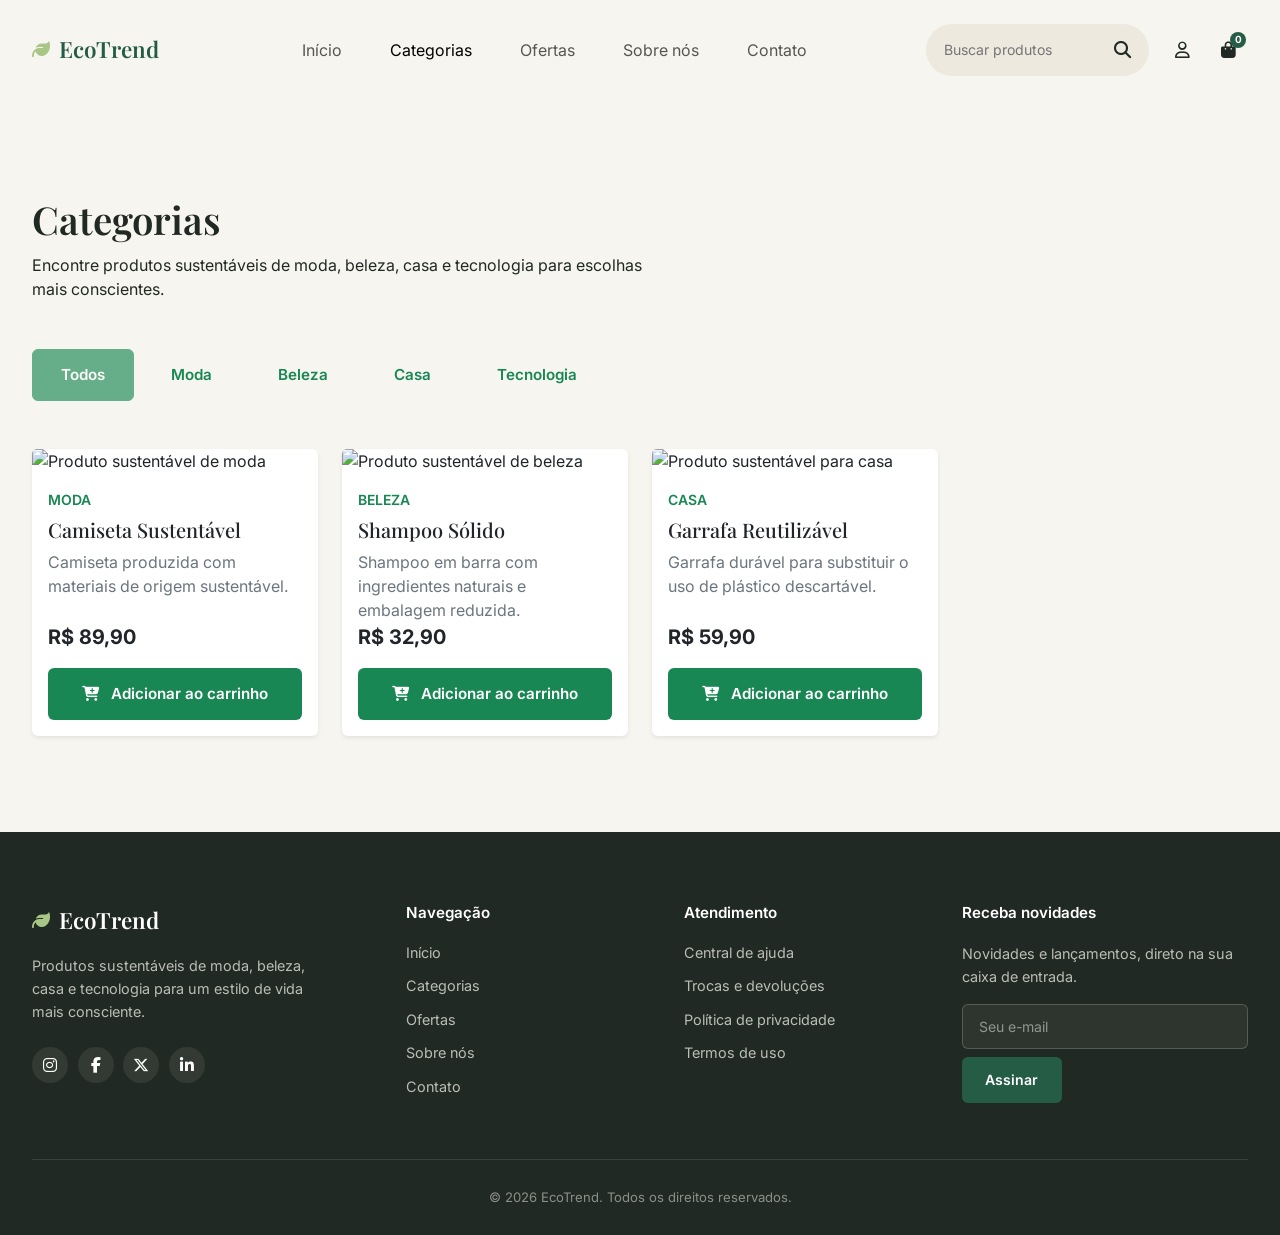
==== pages/categoria.html @ 31f95424 "Adiciona página de categorias" ====
<!DOCTYPE html>
<html lang="pt-BR">

<head>
  <meta charset="UTF-8">
  <meta name="viewport" content="width=device-width, initial-scale=1.0">

  <title>EcoTrend — Categorias</title>

  <meta name="description"
    content="Confira os produtos sustentáveis da EcoTrend.">

  <!-- Google Fonts -->
  <link rel="preconnect" href="https://fonts.googleapis.com">
  <link rel="preconnect" href="https://fonts.gstatic.com" crossorigin>

  <link
    href="https://fonts.googleapis.com/css2?family=Playfair+Display:ital,wght@0,500;0,600;0,700;1,500&family=Inter:wght@400;500;600;700&display=swap"
    rel="stylesheet">

  <!-- Font Awesome -->
  <link
    rel="stylesheet"
    href="https://cdnjs.cloudflare.com/ajax/libs/font-awesome/6.5.1/css/all.min.css"
    integrity="sha512-DTOQO9RWCH3ppGqcWaEA1BIZOC6xxalwEsw9c2QQeAIftl+Vegovlnee1c9QX4TctnWMn13TZye+giMm8e2LwA=="
    crossorigin="anonymous"
    referrerpolicy="no-referrer">

  <!-- Bootstrap -->
  <link
    href="https://cdn.jsdelivr.net/npm/bootstrap@5.3.8/dist/css/bootstrap.min.css"
    rel="stylesheet"
    integrity="sha384-sRIl4kxILFvY47J16cr9ZwB07vP4J8+LH7qKQnuqkuIAvNWLzeN8tE5YBujZqJLB"
    crossorigin="anonymous">

  <!-- CSS principal da Home -->
  <link rel="stylesheet" href="../css/style.css">
</head>

<body>

  <!-- ====================== HEADER ====================== -->

  <header id="site-header" class="site-header">

    <nav class="navbar navbar-expand-lg" aria-label="Navegação principal">

      <div class="container header-inner">

        <!-- Logo -->
        <a class="brand" href="../index.html">
          <i class="fa-solid fa-leaf brand-icon" aria-hidden="true"></i>
          <span class="brand-name">EcoTrend</span>
        </a>

        <!-- Menu mobile -->
        <button
          class="navbar-toggler"
          type="button"
          data-bs-toggle="collapse"
          data-bs-target="#mainNav"
          aria-controls="mainNav"
          aria-expanded="false"
          aria-label="Abrir menu">

          <span class="navbar-toggler-icon"></span>

        </button>

        <!-- Navegação -->
        <div class="collapse navbar-collapse" id="mainNav">

          <ul class="navbar-nav main-nav mx-lg-auto">

            <li class="nav-item">
              <a class="nav-link" href="../index.html">
                Início
              </a>
            </li>

            <li class="nav-item">
              <a class="nav-link active" aria-current="page" href="categorias.html">
                Categorias
              </a>
            </li>

            <li class="nav-item">
              <a class="nav-link" href="../index.html#destaques">
                Ofertas
              </a>
            </li>

            <li class="nav-item">
              <a class="nav-link" href="../index.html#por-que">
                Sobre nós
              </a>
            </li>

            <li class="nav-item">
              <a class="nav-link" href="../index.html#rodape">
                Contato
              </a>
            </li>

          </ul>


          <!-- Ações do Header -->
          <div class="header-actions">

            <!-- Pesquisa -->
            <form
              class="search-form d-none d-lg-flex"
              role="search"
              aria-label="Buscar produtos">

              <label
                for="search-input"
                class="visually-hidden">
                Buscar
              </label>

              <input
                id="search-input"
                class="search-input"
                type="search"
                placeholder="Buscar produtos"
                aria-label="Buscar produtos">

              <button
                class="icon-btn"
                type="submit"
                aria-label="Buscar">

                <i
                  class="fa-solid fa-magnifying-glass"
                  aria-hidden="true">
                </i>

              </button>

            </form>


            <!-- Pesquisa Mobile -->
            <button
              class="icon-btn d-lg-none"
              type="button"
              aria-label="Buscar">

              <i
                class="fa-solid fa-magnifying-glass"
                aria-hidden="true">
              </i>

            </button>


            <!-- Conta -->
            <button
              class="icon-btn"
              type="button"
              aria-label="Minha conta">

              <i
                class="fa-regular fa-user"
                aria-hidden="true">
              </i>

            </button>


            <!-- Carrinho -->
            <button
              class="icon-btn cart-btn"
              type="button"
              aria-label="Carrinho, 0 itens">

              <i
                class="fa-solid fa-bag-shopping"
                aria-hidden="true">
              </i>

              <span
                class="cart-count"
                id="cart-count">
                0
              </span>

            </button>

          </div>

        </div>

      </div>

    </nav>

  </header>


  <!-- ====================== CONTEÚDO ====================== -->

  <main id="main-content">


    <!-- ====================== TÍTULO ====================== -->

    <section class="section">

      <div class="container">

        <div class="section-head">

          <h1 class="section-title">
            Categorias
          </h1>

          <p class="section-desc">
            Encontre produtos sustentáveis de moda, beleza,
            casa e tecnologia para escolhas mais conscientes.
          </p>

        </div>


        <!-- ====================== FILTRO ====================== -->

        <div class="d-flex flex-wrap gap-2 mb-5">

          <button
            type="button"
            class="btn btn-success"
            disabled>

            Todos

          </button>

          <button
            type="button"
            class="btn btn-outline-success">

            Moda

          </button>

          <button
            type="button"
            class="btn btn-outline-success">

            Beleza

          </button>

          <button
            type="button"
            class="btn btn-outline-success">

            Casa

          </button>

          <button
            type="button"
            class="btn btn-outline-success">

            Tecnologia

          </button>

        </div>


        <!-- ====================== PRODUTOS ====================== -->

        <div class="row g-4">


          <!-- PRODUTO 1 -->

          <div class="col-12 col-sm-6 col-lg-3">

            <article class="card h-100 border-0 shadow-sm">

              <img
                src="midia/imgs/camisa.png"
                class="card-img-top"
                alt="Produto sustentável de moda">

              <div class="card-body d-flex flex-column">

                <small class="text-success fw-semibold mb-2">
                  MODA
                </small>

                <h2 class="h5">
                  Camiseta Sustentável
                </h2>

                <p class="text-secondary">
                  Camiseta produzida com materiais
                  de origem sustentável.
                </p>

                <div class="mt-auto">

                  <p class="fs-5 fw-bold mb-3">
                    R$ 89,90
                  </p>

                  <button
                    type="button"
                    class="btn btn-success w-100">

                    <i class="fa-solid fa-cart-plus me-2"></i>

                    Adicionar ao carrinho

                  </button>

                </div>

              </div>

            </article>

          </div>


          <!-- PRODUTO 2 -->

          <div class="col-12 col-sm-6 col-lg-3">

            <article class="card h-100 border-0 shadow-sm">

              <img
                src="midia/imgs/shampoo.png"
                class="card-img-top"
                alt="Produto sustentável de beleza">

              <div class="card-body d-flex flex-column">

                <small class="text-success fw-semibold mb-2">
                  BELEZA
                </small>

                <h2 class="h5">
                  Shampoo Sólido
                </h2>

                <p class="text-secondary">
                  Shampoo em barra com ingredientes
                  naturais e embalagem reduzida.
                </p>

                <div class="mt-auto">

                  <p class="fs-5 fw-bold mb-3">
                    R$ 32,90
                  </p>

                  <button
                    type="button"
                    class="btn btn-success w-100">

                    <i class="fa-solid fa-cart-plus me-2"></i>

                    Adicionar ao carrinho

                  </button>

                </div>

              </div>

            </article>

          </div>


          <!-- PRODUTO 3 -->

          <div class="col-12 col-sm-6 col-lg-3">

            <article class="card h-100 border-0 shadow-sm">

              <img
                src="midia/imgs/garrafa.png"
                class="card-img-top"
                alt="Produto sustentável para casa">

              <div class="card-body d-flex flex-column">

                <small class="text-success fw-semibold mb-2">
                  CASA
                </small>

                <h2 class="h5">
                  Garrafa Reutilizável
                </h2>

                <p class="text-secondary">
                  Garrafa durável para substituir
                  o uso de plástico descartável.
                </p>

                <div class="mt-auto">

                  <p class="fs-5 fw-bold mb-3">
                    R$ 59,90
                  </p>

                  <button
                    type="button"
                    class="btn btn-success w-100">

                    <i class="fa-solid fa-cart-plus me-2"></i>

                    Adicionar ao carrinho

                  </button>

                </div>

              </div>

            </article>

          </div>


    </section>

  </main>


  <!-- ====================== FOOTER ====================== -->

  <footer id="rodape" class="site-footer">

    <div class="container">

      <div class="footer-grid">


        <!-- Marca -->

        <div class="footer-col footer-brand">

          <a
            class="brand brand-footer"
            href="../index.html">

            <i
              class="fa-solid fa-leaf brand-icon"
              aria-hidden="true">
            </i>

            <span class="brand-name">
              EcoTrend
            </span>

          </a>

          <p class="footer-desc">
            Produtos sustentáveis de moda, beleza,
            casa e tecnologia para um estilo de vida
            mais consciente.
          </p>


          <div class="social-links">

            <a
              href="#"
              class="social-link"
              aria-label="Instagram">

              <i
                class="fa-brands fa-instagram"
                aria-hidden="true">
              </i>

            </a>

            <a
              href="#"
              class="social-link"
              aria-label="Facebook">

              <i
                class="fa-brands fa-facebook-f"
                aria-hidden="true">
              </i>

            </a>

            <a
              href="#"
              class="social-link"
              aria-label="X">

              <i
                class="fa-brands fa-x-twitter"
                aria-hidden="true">
              </i>

            </a>

            <a
              href="#"
              class="social-link"
              aria-label="LinkedIn">

              <i
                class="fa-brands fa-linkedin-in"
                aria-hidden="true">
              </i>

            </a>

          </div>

        </div>


        <!-- Navegação -->

        <nav
          class="footer-col"
          aria-label="Navegação">

          <h3 class="footer-heading">
            Navegação
          </h3>

          <ul class="footer-list">

            <li>
              <a href="../index.html">
                Início
              </a>
            </li>

            <li>
              <a href="categorias.html">
                Categorias
              </a>
            </li>

            <li>
              <a href="../index.html#destaques">
                Ofertas
              </a>
            </li>

            <li>
              <a href="../index.html#por-que">
                Sobre nós
              </a>
            </li>

            <li>
              <a href="../index.html#rodape">
                Contato
              </a>
            </li>

          </ul>

        </nav>


        <!-- Atendimento -->

        <nav
          class="footer-col"
          aria-label="Atendimento">

          <h3 class="footer-heading">
            Atendimento
          </h3>

          <ul class="footer-list">

            <li>
              <a href="#">
                Central de ajuda
              </a>
            </li>

            <li>
              <a href="#">
                Trocas e devoluções
              </a>
            </li>

            <li>
              <a href="#">
                Política de privacidade
              </a>
            </li>

            <li>
              <a href="#">
                Termos de uso
              </a>
            </li>

          </ul>

        </nav>


        <!-- Newsletter -->

        <div class="footer-col footer-newsletter">

          <h3 class="footer-heading">
            Receba novidades
          </h3>

          <p class="footer-desc">
            Novidades e lançamentos, direto na
            sua caixa de entrada.
          </p>

          <form class="newsletter-form">

            <label
              for="newsletter-email"
              class="visually-hidden">

              Seu e-mail

            </label>

            <input
              id="newsletter-email"
              type="email"
              class="newsletter-input"
              placeholder="Seu e-mail"
              required>

            <button
              type="submit"
              class="btn btn-cta newsletter-btn">

              Assinar

            </button>

          </form>

        </div>

      </div>


      <div class="footer-bottom">

        <p>
          &copy; 2026 EcoTrend.
          Todos os direitos reservados.
        </p>

      </div>

    </div>

  </footer>


  <!-- Bootstrap -->
  <script
    src="https://cdn.jsdelivr.net/npm/bootstrap@5.3.8/dist/js/bootstrap.bundle.min.js"
    integrity="sha384-FKyoEForCGlyvwx9Hj09JcYn3nv7wiPVlz7YYwJrWVcXK/BmnVDxM+D2scQbITxI"
    crossorigin="anonymous">
  </script>

</body>

</html>
---- css/style.css ----
:root {
  --forest: #245C45;
  --forest-dark: #1A4634;
  --natural: #4F8068;
  --lime: #A8C686;
  --cream: #F7F5EF;
  --sand: #EDE9DE;
  --graphite: #202923;
  --gray-green: #66736B;
  --white: #FFFFFF;


  --font-display: "Playfair Display", Georgia, serif;
  --font-body: "Inter", -apple-system, BlinkMacSystemFont, sans-serif;


  --radius-sm: 6px;
  --radius-md: 10px;
  --radius-lg: 16px;
  --shadow-sm: 0 1px 3px rgba(32, 41, 35, 0.06);
  --shadow-md: 0 8px 24px rgba(32, 41, 35, 0.08);
  --transition: 220ms cubic-bezier(0.4, 0, 0.2, 1);
  --header-h: 84px;
}

/* RESET / BASE */
* { box-sizing: border-box; }

html {
  scroll-behavior: smooth;
  scroll-padding-top: var(--header-h);
}

@media (prefers-reduced-motion: reduce) {
  html { scroll-behavior: auto; }
  *, *::before, *::after {
    animation-duration: 0.01ms !important;
    transition-duration: 0.01ms !important;
  }
}

body {
  font-family: var(--font-body);
  color: var(--graphite);
  background: var(--cream);
  -webkit-font-smoothing: antialiased;
  overflow-x: hidden;
}

h1, h2, h3, h4 {
  font-family: var(--font-display);
  color: var(--graphite);
  margin: 0;
  line-height: 1.15;
}

p { margin: 0; }

a {
  color: inherit;
  text-decoration: none;
}

img {
  max-width: 100%;
  display: block;
}

.brand-photo {
  width: 100%;
  height: 100%;
  object-fit: cover;
  filter: sepia(18%) saturate(115%) hue-rotate(-5deg) brightness(0.97);
}

.container {
  max-width: 1240px;
}

.skip-link {
  position: absolute;
  top: -100px;
  left: 1rem;
  background: var(--forest);
  color: var(--white);
  padding: 0.75rem 1.25rem;
  border-radius: var(--radius-sm);
  z-index: 2000;
  transition: top var(--transition);
}

.skip-link:focus {
  top: 1rem;
}

:focus-visible {
  outline: 2px solid var(--forest);
  outline-offset: 3px;
}

.section {
  padding: 6rem 0;
}

@media (max-width: 991.98px) {
  .section { padding: 4rem 0; }
}

.section-head {
  max-width: 640px;
  margin: 0 0 3rem;
}

.section-title {
  font-size: clamp(1.9rem, 3vw, 2.6rem);
  font-weight: 600;
  margin-bottom: 0.75rem;
}

.section-subtitle {
  font-size: 1.05rem;
  color: var(--gray-green);
  max-width: 52ch;
}

/* BUTTONS */
.btn {
  font-family: var(--font-body);
  font-weight: 600;
  font-size: 0.95rem;
  padding: 0.85rem 1.75rem;
  border-radius: var(--radius-sm);
  border: 1px solid transparent;
  transition: background var(--transition), color var(--transition), border-color var(--transition), transform var(--transition);
}

.btn-cta {
  background: var(--forest);
  color: var(--white);
}

.btn-cta:hover,
.btn-cta:focus-visible {
  background: var(--forest-dark);
  color: var(--white);
  transform: translateY(-1px);
}

.btn-cta-lg {
  padding: 1.1rem 2.5rem;
  font-size: 1rem;
}

.btn-outline-cta {
  background: transparent;
  color: var(--forest);
  border-color: var(--forest);
}

.btn-outline-cta:hover,
.btn-outline-cta:focus-visible {
  background: var(--forest);
  color: var(--white);
}

.btn-add-cart {
  width: 100%;
  background: var(--cream);
  color: var(--forest);
  border-color: var(--sand);
  font-size: 0.88rem;
  padding: 0.7rem 1rem;
}

.btn-add-cart:hover,
.btn-add-cart:focus-visible {
  background: var(--forest);
  border-color: var(--forest);
  color: var(--white);
}

/* HEADER */
.site-header {
  position: sticky;
  top: 0;
  z-index: 1030;
  background: var(--cream);
  border-bottom: 1px solid transparent;
  transition: background var(--transition), box-shadow var(--transition), border-color var(--transition);
}

.site-header.is-scrolled {
  background: rgba(247, 245, 239, 0.92);
  backdrop-filter: blur(8px);
  box-shadow: var(--shadow-sm);
  border-bottom-color: var(--sand);
}

.header-inner {
  display: flex;
  align-items: center;
  justify-content: space-between;
  min-height: var(--header-h);
  gap: 1.5rem;
}

.brand {
  display: inline-flex;
  align-items: center;
  gap: 0.55rem;
  font-family: var(--font-display);
  font-weight: 600;
  font-size: 1.4rem;
  color: var(--forest);
}

.brand-icon {
  font-size: 1.15rem;
  color: var(--lime);
}

.navbar-collapse {
  display: flex;
  align-items: center;
  justify-content: space-between;
  flex-grow: 1;
}

.main-nav {
  display: flex;
  gap: 2rem;
}

.main-nav .nav-link:hover::after,
.main-nav .nav-link.active::after {
  transform: scaleX(1);
}

.header-actions {
  display: flex;
  align-items: center;
  gap: 0.35rem;
}

.search-form {
  align-items: center;
  background: var(--sand);
  border-radius: 999px;
  padding: 0.35rem 0.4rem 0.35rem 1rem;
  margin-right: 0.5rem;
}

.search-input {
  border: none;
  background: transparent;
  font-family: var(--font-body);
  font-size: 0.88rem;
  width: 160px;
  outline: none;
}

.icon-btn {
  position: relative;
  width: 40px;
  height: 40px;
  display: inline-flex;
  align-items: center;
  justify-content: center;
  border: none;
  background: transparent;
  color: var(--graphite);
  border-radius: 999px;
  font-size: 1.05rem;
  transition: background var(--transition), color var(--transition);
}

.icon-btn:hover,
.icon-btn:focus-visible {
  background: var(--sand);
  color: var(--forest);
}

.cart-count {
  position: absolute;
  top: 2px;
  right: 2px;
  min-width: 16px;
  height: 16px;
  padding: 0 3px;
  border-radius: 999px;
  background: var(--forest);
  color: var(--white);
  font-size: 0.62rem;
  font-weight: 700;
  display: flex;
  align-items: center;
  justify-content: center;
  line-height: 1;
}

@media (max-width: 991.98px) {
  .navbar-collapse {
    flex-direction: column;
    align-items: stretch;
    gap: 1.25rem;
    padding-top: 1.25rem;
  }
  .main-nav {
    flex-direction: column;
    gap: 0.9rem;
  }
  .search-form { display: none; }
}

/* HERO / CAROUSEL */
.hero-carousel {
  height: 86vh;
  min-height: 480px;
  max-height: 820px;
}

.hero-carousel .carousel-inner,
.hero-carousel .carousel-item {
  height: 100%;
}

.hero-carousel .carousel-item img {
  height: 100%;
  object-fit: cover;
}

.hero-overlay {
  position: absolute;
  inset: 0;
  background: linear-gradient(180deg, rgba(32, 41, 35, 0.42) 0%, rgba(32, 41, 35, 0.18) 45%, rgba(32, 41, 35, 0.55) 100%);
}

.hero-caption-wrap {
  position: absolute;
  inset: 0;
  display: flex;
  align-items: center;
}

.hero-caption {
  max-width: 620px;
  color: var(--white);
}

.hero-eyebrow {
  font-family: var(--font-body);
  font-weight: 600;
  font-size: 0.85rem;
  letter-spacing: 0.04em;
  color: var(--lime);
  margin-bottom: 1rem;
}

.hero-title {
  font-size: clamp(2.4rem, 5vw, 4rem);
  font-weight: 600;
  color: var(--white);
  margin-bottom: 1.25rem;
}

.hero-text {
  font-size: 1.15rem;
  color: rgba(255, 255, 255, 0.88);
  max-width: 46ch;
  margin-bottom: 2rem;
}

.hero-carousel .carousel-control-prev,
.hero-carousel .carousel-control-next {
  width: 5%;
  opacity: 1;
}

.control-icon {
  width: 44px;
  height: 44px;
  display: inline-flex;
  align-items: center;
  justify-content: center;
  border-radius: 999px;
  background: rgba(255, 255, 255, 0.16);
  border: 1px solid rgba(255, 255, 255, 0.4);
  color: var(--white);
  font-size: 0.95rem;
  transition: background var(--transition);
}

.hero-carousel .carousel-control-prev:hover .control-icon,
.hero-carousel .carousel-control-next:hover .control-icon {
  background: rgba(255, 255, 255, 0.3);
}

.hero-carousel .carousel-indicators {
  margin-bottom: 1.75rem;
}

.hero-carousel .carousel-indicators [data-bs-target] {
  width: 8px;
  height: 8px;
  border-radius: 999px;
  background: rgba(255, 255, 255, 0.5);
  border: none;
  opacity: 1;
}

.hero-carousel .carousel-indicators .active {
  background: var(--white);
  width: 22px;
}

@media (max-width: 767.98px) {
  .hero-carousel { height: 92vh; }
  .hero-caption-wrap { align-items: flex-end; padding-bottom: 3.5rem; }
  .hero-caption { text-align: left; }
}

/* CATEGORIES — CSS GRID */
.category-grid {
  display: grid;
  grid-template-columns: repeat(4, 1fr);
  gap: 1.5rem;
}

@media (max-width: 1199.98px) and (min-width: 768px) {
  .category-grid { grid-template-columns: repeat(2, 1fr); }
}

@media (max-width: 767.98px) {
  .category-grid { grid-template-columns: repeat(auto-fit, minmax(150px, 1fr)); }
}

.category-card {
  background: var(--white);
  border-radius: var(--radius-lg);
  padding: 2.25rem 1.75rem;
  box-shadow: var(--shadow-sm);
  transition: transform var(--transition), box-shadow var(--transition);
}

.category-card:hover {
  transform: translateY(-4px);
  box-shadow: var(--shadow-md);
}

.category-icon {
  width: 52px;
  height: 52px;
  display: flex;
  align-items: center;
  justify-content: center;
  border-radius: var(--radius-md);
  background: var(--sand);
  color: var(--forest);
  font-size: 1.35rem;
  margin-bottom: 1.5rem;
}

.category-name {
  font-size: 1.2rem;
  font-weight: 600;
  margin-bottom: 0.4rem;
}

.category-desc {
  color: var(--gray-green);
  font-size: 0.92rem;
  margin-bottom: 1.25rem;
}

.category-link {
  display: inline-flex;
  align-items: center;
  gap: 0.4rem;
  font-size: 0.88rem;
  font-weight: 600;
  color: var(--forest);
}

.category-link i {
  font-size: 0.75rem;
  transition: transform var(--transition);
}

.category-link:hover i {
  transform: translateX(3px);
}

/* WHY SECTION */
.why-grid {
  display: grid;
  grid-template-columns: repeat(4, 1fr);
  gap: 1.5rem;
}

@media (max-width: 991.98px) {
  .why-grid { grid-template-columns: repeat(2, 1fr); }
}

@media (max-width: 479.98px) {
  .why-grid { grid-template-columns: 1fr; }
}

.why-card {
  text-align: left;
  padding: 0.5rem 0;
}

.why-icon {
  width: 46px;
  height: 46px;
  display: flex;
  align-items: center;
  justify-content: center;
  border-radius: 999px;
  background: var(--forest);
  color: var(--white);
  font-size: 1.1rem;
  margin-bottom: 1.25rem;
}

.why-title {
  font-family: var(--font-body);
  font-size: 1.05rem;
  font-weight: 600;
  margin-bottom: 0.5rem;
}

.why-desc {
  color: var(--gray-green);
  font-size: 0.92rem;
}

/* FOOTER — CSS GRID */
.site-footer {
  background: var(--graphite);
  color: rgba(247, 245, 239, 0.72);
  padding: 4.5rem 0 0;
}

.footer-grid {
  display: grid;
  grid-template-columns: 1.4fr 1fr 1fr 1.2fr;
  gap: 2.5rem;
  padding-bottom: 3.5rem;
  border-bottom: 1px solid rgba(247, 245, 239, 0.12);
}

@media (max-width: 991.98px) {
  .footer-grid { grid-template-columns: 1fr 1fr; row-gap: 2.5rem; }
}

@media (max-width: 575.98px) {
  .footer-grid { grid-template-columns: 1fr; }
}

.footer-col .brand-footer {
  color: var(--white);
  margin-bottom: 1rem;
}

.footer-desc {
  font-size: 0.9rem;
  line-height: 1.6;
  max-width: 32ch;
}

.social-links {
  display: flex;
  gap: 0.6rem;
  margin-top: 1.5rem;
}

.social-link {
  width: 36px;
  height: 36px;
  display: inline-flex;
  align-items: center;
  justify-content: center;
  border-radius: 999px;
  background: rgba(247, 245, 239, 0.08);
  color: var(--white);
  transition: background var(--transition), color var(--transition);
}

.social-link:hover,
.social-link:focus-visible {
  background: var(--lime);
  color: var(--forest-dark);
}

.footer-heading {
  font-family: var(--font-body);
  font-size: 0.95rem;
  font-weight: 600;
  color: var(--white);
  margin-bottom: 1.25rem;
}

.footer-list {
  list-style: none;
  padding: 0;
  margin: 0;
  display: flex;
  flex-direction: column;
  gap: 0.75rem;
  font-size: 0.9rem;
}

.footer-list a {
  transition: color var(--transition);
}

.footer-list a:hover,
.footer-list a:focus-visible {
  color: var(--white);
}

.newsletter-form {
  display: flex;
  gap: 0.5rem;
  margin-top: 1rem;
  flex-wrap: wrap;
}

.newsletter-input {
  flex: 1 1 160px;
  padding: 0.7rem 1rem;
  border-radius: var(--radius-sm);
  border: 1px solid rgba(247, 245, 239, 0.2);
  background: rgba(247, 245, 239, 0.06);
  color: var(--white);
  font-size: 0.88rem;
}

.newsletter-input::placeholder {
  color: rgba(247, 245, 239, 0.5);
}

.newsletter-btn {
  padding: 0.7rem 1.4rem;
  font-size: 0.88rem;
}

.footer-bottom {
  padding: 1.75rem 0;
  text-align: center;
  font-size: 0.82rem;
  color: rgba(247, 245, 239, 0.5);
}
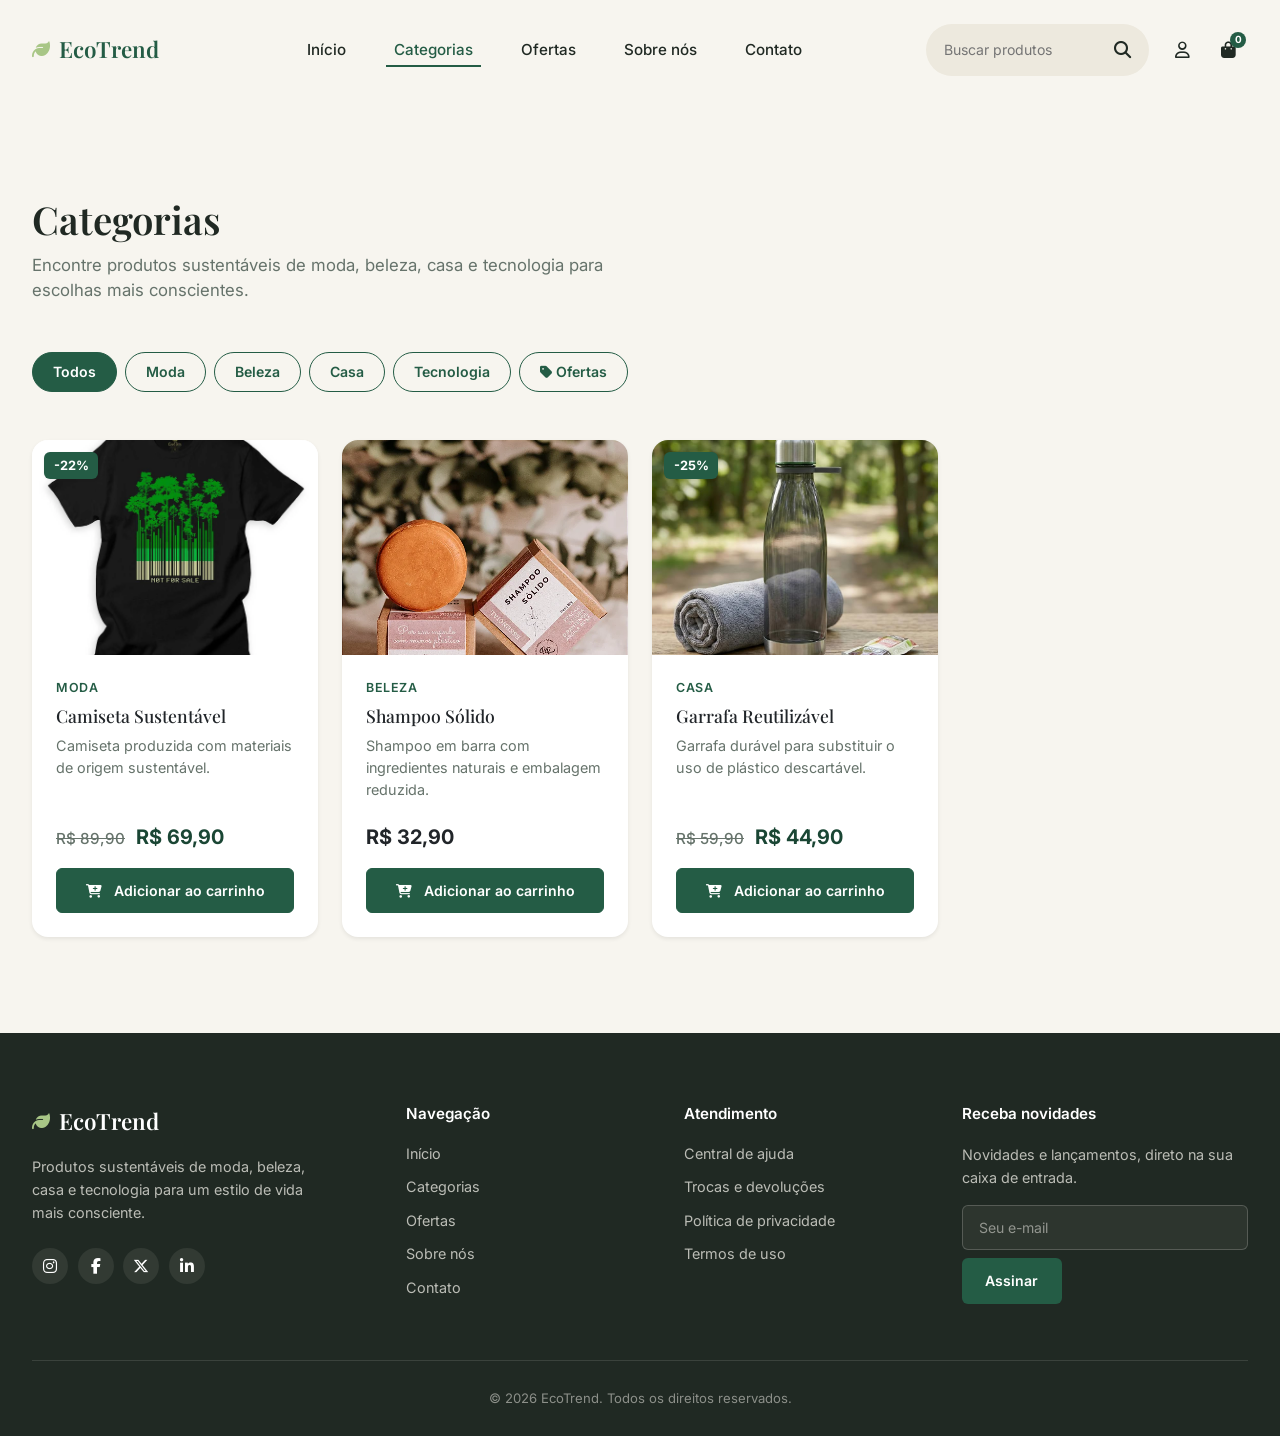
==== commit 7a982679: "Implementação e melhorias - feature Leal" ====
--- a/pages/categoria.html
+++ b/pages/categoria.html
@@ -2,685 +2,630 @@
 <html lang="pt-BR">
 
 <head>
-  <meta charset="UTF-8">
-  <meta name="viewport" content="width=device-width, initial-scale=1.0">
-
-  <title>EcoTrend — Categorias</title>
-
-  <meta name="description"
-    content="Confira os produtos sustentáveis da EcoTrend.">
-
-  <!-- Google Fonts -->
-  <link rel="preconnect" href="https://fonts.googleapis.com">
-  <link rel="preconnect" href="https://fonts.gstatic.com" crossorigin>
-
-  <link
-    href="https://fonts.googleapis.com/css2?family=Playfair+Display:ital,wght@0,500;0,600;0,700;1,500&family=Inter:wght@400;500;600;700&display=swap"
-    rel="stylesheet">
-
-  <!-- Font Awesome -->
-  <link
-    rel="stylesheet"
-    href="https://cdnjs.cloudflare.com/ajax/libs/font-awesome/6.5.1/css/all.min.css"
-    integrity="sha512-DTOQO9RWCH3ppGqcWaEA1BIZOC6xxalwEsw9c2QQeAIftl+Vegovlnee1c9QX4TctnWMn13TZye+giMm8e2LwA=="
-    crossorigin="anonymous"
-    referrerpolicy="no-referrer">
-
-  <!-- Bootstrap -->
-  <link
-    href="https://cdn.jsdelivr.net/npm/bootstrap@5.3.8/dist/css/bootstrap.min.css"
-    rel="stylesheet"
-    integrity="sha384-sRIl4kxILFvY47J16cr9ZwB07vP4J8+LH7qKQnuqkuIAvNWLzeN8tE5YBujZqJLB"
-    crossorigin="anonymous">
-
-  <!-- CSS principal da Home -->
-  <link rel="stylesheet" href="../css/style.css">
+    <meta charset="UTF-8">
+    <meta name="viewport" content="width=device-width, initial-scale=1.0">
+
+    <title>EcoTrend — Categorias</title>
+
+    <meta name="description" content="Confira os produtos sustentáveis da EcoTrend.">
+
+    <!-- Google Fonts -->
+    <link rel="preconnect" href="https://fonts.googleapis.com">
+    <link rel="preconnect" href="https://fonts.gstatic.com" crossorigin>
+
+    <link
+        href="https://fonts.googleapis.com/css2?family=Playfair+Display:ital,wght@0,500;0,600;0,700;1,500&family=Inter:wght@400;500;600;700&display=swap"
+        rel="stylesheet">
+
+    <!-- Font Awesome -->
+    <link rel="stylesheet" href="https://cdnjs.cloudflare.com/ajax/libs/font-awesome/6.5.1/css/all.min.css"
+        integrity="sha512-DTOQO9RWCH3ppGqcWaEA1BIZOC6xxalwEsw9c2QQeAIftl+Vegovlnee1c9QX4TctnWMn13TZye+giMm8e2LwA=="
+        crossorigin="anonymous" referrerpolicy="no-referrer">
+
+    <!-- Bootstrap -->
+    <link href="https://cdn.jsdelivr.net/npm/bootstrap@5.3.8/dist/css/bootstrap.min.css" rel="stylesheet"
+        integrity="sha384-sRIl4kxILFvY47J16cr9ZwB07vP4J8+LH7qKQnuqkuIAvNWLzeN8tE5YBujZqJLB" crossorigin="anonymous">
+
+    <!-- CSS principal da Home -->
+    <link rel="stylesheet" href="../css/style.css">
 </head>
 
 <body>
 
-  <!-- ====================== HEADER ====================== -->
-
-  <header id="site-header" class="site-header">
-
-    <nav class="navbar navbar-expand-lg" aria-label="Navegação principal">
-
-      <div class="container header-inner">
-
-        <!-- Logo -->
-        <a class="brand" href="../index.html">
-          <i class="fa-solid fa-leaf brand-icon" aria-hidden="true"></i>
-          <span class="brand-name">EcoTrend</span>
-        </a>
-
-        <!-- Menu mobile -->
-        <button
-          class="navbar-toggler"
-          type="button"
-          data-bs-toggle="collapse"
-          data-bs-target="#mainNav"
-          aria-controls="mainNav"
-          aria-expanded="false"
-          aria-label="Abrir menu">
-
-          <span class="navbar-toggler-icon"></span>
-
-        </button>
-
-        <!-- Navegação -->
-        <div class="collapse navbar-collapse" id="mainNav">
-
-          <ul class="navbar-nav main-nav mx-lg-auto">
-
-            <li class="nav-item">
-              <a class="nav-link" href="../index.html">
-                Início
-              </a>
-            </li>
-
-            <li class="nav-item">
-              <a class="nav-link active" aria-current="page" href="categorias.html">
-                Categorias
-              </a>
-            </li>
-
-            <li class="nav-item">
-              <a class="nav-link" href="../index.html#destaques">
-                Ofertas
-              </a>
-            </li>
-
-            <li class="nav-item">
-              <a class="nav-link" href="../index.html#por-que">
-                Sobre nós
-              </a>
-            </li>
-
-            <li class="nav-item">
-              <a class="nav-link" href="../index.html#rodape">
-                Contato
-              </a>
-            </li>
-
-          </ul>
-
-
-          <!-- Ações do Header -->
-          <div class="header-actions">
-
-            <!-- Pesquisa -->
-            <form
-              class="search-form d-none d-lg-flex"
-              role="search"
-              aria-label="Buscar produtos">
-
-              <label
-                for="search-input"
-                class="visually-hidden">
-                Buscar
-              </label>
-
-              <input
-                id="search-input"
-                class="search-input"
-                type="search"
-                placeholder="Buscar produtos"
-                aria-label="Buscar produtos">
-
-              <button
-                class="icon-btn"
-                type="submit"
-                aria-label="Buscar">
-
-                <i
-                  class="fa-solid fa-magnifying-glass"
-                  aria-hidden="true">
-                </i>
-
-              </button>
-
-            </form>
-
-
-            <!-- Pesquisa Mobile -->
-            <button
-              class="icon-btn d-lg-none"
-              type="button"
-              aria-label="Buscar">
-
-              <i
-                class="fa-solid fa-magnifying-glass"
-                aria-hidden="true">
-              </i>
-
-            </button>
-
-
-            <!-- Conta -->
-            <button
-              class="icon-btn"
-              type="button"
-              aria-label="Minha conta">
-
-              <i
-                class="fa-regular fa-user"
-                aria-hidden="true">
-              </i>
-
-            </button>
-
-
-            <!-- Carrinho -->
-            <button
-              class="icon-btn cart-btn"
-              type="button"
-              aria-label="Carrinho, 0 itens">
-
-              <i
-                class="fa-solid fa-bag-shopping"
-                aria-hidden="true">
-              </i>
-
-              <span
-                class="cart-count"
-                id="cart-count">
-                0
-              </span>
-
-            </button>
-
-          </div>
+    <a class="skip-link" href="#main-content">Pular para o conteúdo</a>
+
+    <!-- ====================== HEADER ====================== -->
+
+    <header id="site-header" class="site-header">
+
+        <nav class="navbar navbar-expand-lg" aria-label="Navegação principal">
+
+            <div class="container header-inner">
+
+                <!-- Logo -->
+                <a class="brand" href="../index.html">
+                    <i class="fa-solid fa-leaf brand-icon" aria-hidden="true"></i>
+                    <span class="brand-name">EcoTrend</span>
+                </a>
+
+                <!-- Menu mobile -->
+                <button class="navbar-toggler" type="button" data-bs-toggle="collapse" data-bs-target="#mainNav"
+                    aria-controls="mainNav" aria-expanded="false" aria-label="Abrir menu">
+
+                    <span class="navbar-toggler-icon"></span>
+
+                </button>
+
+                <!-- Navegação -->
+                <div class="collapse navbar-collapse" id="mainNav">
+
+                    <ul class="navbar-nav main-nav mx-lg-auto">
+
+                        <li class="nav-item">
+                            <a class="nav-link" href="../index.html">
+                                Início
+                            </a>
+                        </li>
+
+                        <li class="nav-item">
+                            <a class="nav-link active" aria-current="page" href="categoria.html">
+                                Categorias
+                            </a>
+                        </li>
+
+                        <li class="nav-item">
+                            <a class="nav-link" href="categoria.html?categoria=ofertas">
+                                Ofertas
+                            </a>
+                        </li>
+
+                        <li class="nav-item">
+                            <a class="nav-link" href="../index.html#por-que">
+                                Sobre nós
+                            </a>
+                        </li>
+
+                        <li class="nav-item">
+                            <a class="nav-link" href="contatos.html">
+                                Contato
+                            </a>
+                        </li>
+
+                    </ul>
+
+
+                    <!-- Ações do Header -->
+                    <div class="header-actions">
+
+                        <!-- Pesquisa -->
+                        <form id="header-search-form" class="search-form d-none d-lg-flex" role="search"
+                            aria-label="Buscar produtos">
+
+                            <label for="search-input" class="visually-hidden">
+                                Buscar
+                            </label>
+
+                            <input id="search-input" class="search-input" type="search" placeholder="Buscar produtos"
+                                aria-label="Buscar produtos">
+
+                            <button class="icon-btn" type="submit" aria-label="Buscar">
+
+                                <i class="fa-solid fa-magnifying-glass" aria-hidden="true">
+                                </i>
+
+                            </button>
+
+                        </form>
+
+
+                        <!-- Pesquisa Mobile -->
+                        <button id="mobile-search-toggle" class="icon-btn d-lg-none" type="button"
+                            aria-label="Buscar" aria-expanded="false" aria-controls="header-search-form">
+
+                            <i class="fa-solid fa-magnifying-glass" aria-hidden="true">
+                            </i>
+
+                        </button>
+
+
+                        <!-- Conta -->
+                        <button class="icon-btn" type="button" aria-label="Minha conta">
+
+                            <i class="fa-regular fa-user" aria-hidden="true">
+                            </i>
+
+                        </button>
+
+
+                        <!-- Carrinho -->
+                        <button class="icon-btn cart-btn" type="button" aria-label="Carrinho, 0 itens"
+                            data-bs-toggle="offcanvas" data-bs-target="#carrinho-offcanvas" aria-controls="carrinho-offcanvas">
+
+                            <i class="fa-solid fa-bag-shopping" aria-hidden="true">
+                            </i>
+
+                            <span class="cart-count" id="cart-count">
+                                0
+                            </span>
+
+                        </button>
+
+                    </div>
+
+                </div>
+
+            </div>
+
+        </nav>
+
+    </header>
+
+
+    <!-- ====================== CONTEÚDO ====================== -->
+
+    <main id="main-content">
+
+
+        <!-- ====================== TÍTULO ====================== -->
+
+        <section class="section">
+
+            <div class="container">
+
+                <div class="section-head">
+
+                    <h1 class="section-title">
+                        Categorias
+                    </h1>
+
+                    <p class="section-subtitle">
+                        Encontre produtos sustentáveis de moda, beleza,
+                        casa e tecnologia para escolhas mais conscientes.
+                    </p>
+
+                </div>
+
+
+                <!-- ====================== FILTRO ====================== -->
+
+                <div class="d-flex flex-wrap gap-2 mb-5" id="filtro-categorias" role="group"
+                    aria-label="Filtrar produtos por categoria">
+
+                    <button type="button" class="btn btn-success" data-filter="todos" aria-pressed="true">
+
+                        Todos
+
+                    </button>
+
+                    <button type="button" class="btn btn-outline-success" data-filter="moda" aria-pressed="false">
+
+                        Moda
+
+                    </button>
+
+                    <button type="button" class="btn btn-outline-success" data-filter="beleza" aria-pressed="false">
+
+                        Beleza
+
+                    </button>
+
+                    <button type="button" class="btn btn-outline-success" data-filter="casa" aria-pressed="false">
+
+                        Casa
+
+                    </button>
+
+                    <button type="button" class="btn btn-outline-success" data-filter="tecnologia"
+                        aria-pressed="false">
+
+                        Tecnologia
+
+                    </button>
+
+                    <button type="button" class="btn btn-outline-success" data-filter="ofertas" aria-pressed="false">
+
+                        <i class="fa-solid fa-tag me-1" aria-hidden="true"></i>Ofertas
+
+                    </button>
+
+                </div>
+
+
+                <!-- ====================== PRODUTOS ====================== -->
+
+                <p id="filtro-vazio" class="text-secondary d-none">
+                    Nenhum produto encontrado para este filtro.
+                </p>
+
+                <div class="row g-4" id="grade-produtos">
+
+
+                    <!-- PRODUTO 1 -->
+
+                    <div class="col-12 col-sm-6 col-lg-3" data-category="moda" data-oferta="true"
+                        data-product-id="camiseta-sustentavel" data-product-name="Camiseta Sustentável"
+                        data-product-price="69.90" data-product-image="midia/imgs/camisa.png">
+
+                        <article class="card h-100 border-0 shadow-sm position-relative">
+
+                            <span class="badge-oferta">-22%</span>
+
+                            <img src="../midia/imgs/camisa.png" class="card-img-top" loading="lazy" alt="Produto sustentável de moda">
+
+                            <div class="card-body d-flex flex-column">
+
+                                <small class="text-success fw-semibold mb-2">
+                                    MODA
+                                </small>
+
+                                <h2 class="h5">
+                                    Camiseta Sustentável
+                                </h2>
+
+                                <p class="text-secondary">
+                                    Camiseta produzida com materiais
+                                    de origem sustentável.
+                                </p>
+
+                                <div class="mt-auto">
+
+                                    <p class="fs-5 fw-bold mb-3">
+                                        <s class="price-old">R$ 89,90</s>
+                                        <span class="price-new">R$ 69,90</span>
+                                    </p>
+
+                                    <button type="button" class="btn btn-success w-100 btn-add-to-cart">
+
+                                        <i class="fa-solid fa-cart-plus me-2"></i>
+
+                                        Adicionar ao carrinho
+
+                                    </button>
+
+                                </div>
+
+                            </div>
+
+                        </article>
+
+                    </div>
+
+
+                    <!-- PRODUTO 2 -->
+
+                    <div class="col-12 col-sm-6 col-lg-3" data-category="beleza" data-oferta="false"
+                        data-product-id="shampoo-solido" data-product-name="Shampoo Sólido"
+                        data-product-price="32.90" data-product-image="midia/imgs/shampoo.png">
+
+                        <article class="card h-100 border-0 shadow-sm position-relative">
+
+                            <img src="../midia/imgs/shampoo.png" class="card-img-top" loading="lazy" alt="Produto sustentável de beleza">
+
+                            <div class="card-body d-flex flex-column">
+
+                                <small class="text-success fw-semibold mb-2">
+                                    BELEZA
+                                </small>
+
+                                <h2 class="h5">
+                                    Shampoo Sólido
+                                </h2>
+
+                                <p class="text-secondary">
+                                    Shampoo em barra com ingredientes
+                                    naturais e embalagem reduzida.
+                                </p>
+
+                                <div class="mt-auto">
+
+                                    <p class="fs-5 fw-bold mb-3">
+                                        R$ 32,90
+                                    </p>
+
+                                    <button type="button" class="btn btn-success w-100 btn-add-to-cart">
+
+                                        <i class="fa-solid fa-cart-plus me-2"></i>
+
+                                        Adicionar ao carrinho
+
+                                    </button>
+
+                                </div>
+
+                            </div>
+
+                        </article>
+
+                    </div>
+
+
+                    <!-- PRODUTO 3 -->
+
+                    <div class="col-12 col-sm-6 col-lg-3" data-category="casa" data-oferta="true"
+                        data-product-id="garrafa-reutilizavel" data-product-name="Garrafa Reutilizável"
+                        data-product-price="44.90" data-product-image="midia/imgs/garrafa.png">
+
+                        <article class="card h-100 border-0 shadow-sm position-relative">
+
+                            <span class="badge-oferta">-25%</span>
+
+                            <img src="../midia/imgs/garrafa.png" class="card-img-top" loading="lazy" alt="Produto sustentável para casa">
+
+                            <div class="card-body d-flex flex-column">
+
+                                <small class="text-success fw-semibold mb-2">
+                                    CASA
+                                </small>
+
+                                <h2 class="h5">
+                                    Garrafa Reutilizável
+                                </h2>
+
+                                <p class="text-secondary">
+                                    Garrafa durável para substituir
+                                    o uso de plástico descartável.
+                                </p>
+
+                                <div class="mt-auto">
+
+                                    <p class="fs-5 fw-bold mb-3">
+                                        <s class="price-old">R$ 59,90</s>
+                                        <span class="price-new">R$ 44,90</span>
+                                    </p>
+
+                                    <button type="button" class="btn btn-success w-100 btn-add-to-cart">
+
+                                        <i class="fa-solid fa-cart-plus me-2"></i>
+
+                                        Adicionar ao carrinho
+
+                                    </button>
+
+                                </div>
+
+                            </div>
+
+                        </article>
+
+                    </div>
+
+                </div>
+
+            </div>
+
+        </section>
+
+    </main>
+
+
+    <!-- ====================== FOOTER ====================== -->
+
+    <footer id="rodape" class="site-footer">
+
+        <div class="container">
+
+            <div class="footer-grid">
+
+
+                <!-- Marca -->
+
+                <div class="footer-col footer-brand">
+
+                    <a class="brand brand-footer" href="../index.html">
+
+                        <i class="fa-solid fa-leaf brand-icon" aria-hidden="true">
+                        </i>
+
+                        <span class="brand-name">
+                            EcoTrend
+                        </span>
+
+                    </a>
+
+                    <p class="footer-desc">
+                        Produtos sustentáveis de moda, beleza,
+                        casa e tecnologia para um estilo de vida
+                        mais consciente.
+                    </p>
+
+
+                    <div class="social-links">
+
+                        <a href="#" class="social-link" aria-label="Instagram">
+
+                            <i class="fa-brands fa-instagram" aria-hidden="true">
+                            </i>
+
+                        </a>
+
+                        <a href="#" class="social-link" aria-label="Facebook">
+
+                            <i class="fa-brands fa-facebook-f" aria-hidden="true">
+                            </i>
+
+                        </a>
+
+                        <a href="#" class="social-link" aria-label="X">
+
+                            <i class="fa-brands fa-x-twitter" aria-hidden="true">
+                            </i>
+
+                        </a>
+
+                        <a href="#" class="social-link" aria-label="LinkedIn">
+
+                            <i class="fa-brands fa-linkedin-in" aria-hidden="true">
+                            </i>
+
+                        </a>
+
+                    </div>
+
+                </div>
+
+
+                <!-- Navegação -->
+
+                <nav class="footer-col" aria-label="Navegação">
+
+                    <h3 class="footer-heading">
+                        Navegação
+                    </h3>
+
+                    <ul class="footer-list">
+
+                        <li>
+                            <a href="../index.html">
+                                Início
+                            </a>
+                        </li>
+
+                        <li>
+                            <a href="categoria.html">
+                                Categorias
+                            </a>
+                        </li>
+
+                        <li>
+                            <a href="categoria.html?categoria=ofertas">
+                                Ofertas
+                            </a>
+                        </li>
+
+                        <li>
+                            <a href="../index.html#por-que">
+                                Sobre nós
+                            </a>
+                        </li>
+
+                        <li>
+                            <a href="contatos.html">
+                                Contato
+                            </a>
+                        </li>
+
+                    </ul>
+
+                </nav>
+
+
+                <!-- Atendimento -->
+
+                <nav class="footer-col" aria-label="Atendimento">
+
+                    <h3 class="footer-heading">
+                        Atendimento
+                    </h3>
+
+                    <ul class="footer-list">
+
+                        <li>
+                            <a href="#">
+                                Central de ajuda
+                            </a>
+                        </li>
+
+                        <li>
+                            <a href="#">
+                                Trocas e devoluções
+                            </a>
+                        </li>
+
+                        <li>
+                            <a href="#">
+                                Política de privacidade
+                            </a>
+                        </li>
+
+                        <li>
+                            <a href="#">
+                                Termos de uso
+                            </a>
+                        </li>
+
+                    </ul>
+
+                </nav>
+
+
+                <!-- Newsletter -->
+
+                <div class="footer-col footer-newsletter">
+
+                    <h3 class="footer-heading">
+                        Receba novidades
+                    </h3>
+
+                    <p class="footer-desc">
+                        Novidades e lançamentos, direto na
+                        sua caixa de entrada.
+                    </p>
+
+                    <form class="newsletter-form">
+
+                        <label for="newsletter-email" class="visually-hidden">
+
+                            Seu e-mail
+
+                        </label>
+
+                        <input id="newsletter-email" type="email" class="newsletter-input" placeholder="Seu e-mail"
+                            required>
+
+                        <button type="submit" class="btn btn-cta newsletter-btn">
+
+                            Assinar
+
+                        </button>
+
+                    </form>
+
+                </div>
+
+            </div>
+
+
+            <div class="footer-bottom">
+
+                <p>
+                    &copy; 2026 EcoTrend.
+                    Todos os direitos reservados.
+                </p>
+
+            </div>
 
         </div>
 
-      </div>
-
-    </nav>
-
-  </header>
-
-
-  <!-- ====================== CONTEÚDO ====================== -->
-
-  <main id="main-content">
-
-
-    <!-- ====================== TÍTULO ====================== -->
-
-    <section class="section">
-
-      <div class="container">
-
-        <div class="section-head">
-
-          <h1 class="section-title">
-            Categorias
-          </h1>
-
-          <p class="section-desc">
-            Encontre produtos sustentáveis de moda, beleza,
-            casa e tecnologia para escolhas mais conscientes.
-          </p>
-
+    </footer>
+
+
+    <!-- ====================== CARRINHO (OFFCANVAS) ====================== -->
+    <div class="offcanvas offcanvas-end cart-offcanvas" tabindex="-1" id="carrinho-offcanvas"
+        aria-labelledby="carrinho-offcanvas-label">
+        <div class="offcanvas-header">
+            <h2 class="offcanvas-title" id="carrinho-offcanvas-label">Meu carrinho</h2>
+            <button type="button" class="btn-close" data-bs-dismiss="offcanvas" aria-label="Fechar carrinho"></button>
         </div>
-
-
-        <!-- ====================== FILTRO ====================== -->
-
-        <div class="d-flex flex-wrap gap-2 mb-5">
-
-          <button
-            type="button"
-            class="btn btn-success"
-            disabled>
-
-            Todos
-
-          </button>
-
-          <button
-            type="button"
-            class="btn btn-outline-success">
-
-            Moda
-
-          </button>
-
-          <button
-            type="button"
-            class="btn btn-outline-success">
-
-            Beleza
-
-          </button>
-
-          <button
-            type="button"
-            class="btn btn-outline-success">
-
-            Casa
-
-          </button>
-
-          <button
-            type="button"
-            class="btn btn-outline-success">
-
-            Tecnologia
-
-          </button>
-
+        <div class="offcanvas-body d-flex flex-column">
+            <div id="carrinho-lista" class="cart-list"></div>
+            <p id="carrinho-vazio" class="text-secondary text-center my-4">
+                Seu carrinho está vazio.
+            </p>
+            <div class="cart-summary mt-auto pt-3 border-top">
+                <div class="d-flex justify-content-between align-items-center fw-bold fs-5">
+                    <span>Subtotal</span>
+                    <span id="carrinho-subtotal">R$ 0,00</span>
+                </div>
+            </div>
         </div>
-
-
-        <!-- ====================== PRODUTOS ====================== -->
-
-        <div class="row g-4">
-
-
-          <!-- PRODUTO 1 -->
-
-          <div class="col-12 col-sm-6 col-lg-3">
-
-            <article class="card h-100 border-0 shadow-sm">
-
-              <img
-                src="midia/imgs/camisa.png"
-                class="card-img-top"
-                alt="Produto sustentável de moda">
-
-              <div class="card-body d-flex flex-column">
-
-                <small class="text-success fw-semibold mb-2">
-                  MODA
-                </small>
-
-                <h2 class="h5">
-                  Camiseta Sustentável
-                </h2>
-
-                <p class="text-secondary">
-                  Camiseta produzida com materiais
-                  de origem sustentável.
-                </p>
-
-                <div class="mt-auto">
-
-                  <p class="fs-5 fw-bold mb-3">
-                    R$ 89,90
-                  </p>
-
-                  <button
-                    type="button"
-                    class="btn btn-success w-100">
-
-                    <i class="fa-solid fa-cart-plus me-2"></i>
-
-                    Adicionar ao carrinho
-
-                  </button>
-
-                </div>
-
-              </div>
-
-            </article>
-
-          </div>
-
-
-          <!-- PRODUTO 2 -->
-
-          <div class="col-12 col-sm-6 col-lg-3">
-
-            <article class="card h-100 border-0 shadow-sm">
-
-              <img
-                src="midia/imgs/shampoo.png"
-                class="card-img-top"
-                alt="Produto sustentável de beleza">
-
-              <div class="card-body d-flex flex-column">
-
-                <small class="text-success fw-semibold mb-2">
-                  BELEZA
-                </small>
-
-                <h2 class="h5">
-                  Shampoo Sólido
-                </h2>
-
-                <p class="text-secondary">
-                  Shampoo em barra com ingredientes
-                  naturais e embalagem reduzida.
-                </p>
-
-                <div class="mt-auto">
-
-                  <p class="fs-5 fw-bold mb-3">
-                    R$ 32,90
-                  </p>
-
-                  <button
-                    type="button"
-                    class="btn btn-success w-100">
-
-                    <i class="fa-solid fa-cart-plus me-2"></i>
-
-                    Adicionar ao carrinho
-
-                  </button>
-
-                </div>
-
-              </div>
-
-            </article>
-
-          </div>
-
-
-          <!-- PRODUTO 3 -->
-
-          <div class="col-12 col-sm-6 col-lg-3">
-
-            <article class="card h-100 border-0 shadow-sm">
-
-              <img
-                src="midia/imgs/garrafa.png"
-                class="card-img-top"
-                alt="Produto sustentável para casa">
-
-              <div class="card-body d-flex flex-column">
-
-                <small class="text-success fw-semibold mb-2">
-                  CASA
-                </small>
-
-                <h2 class="h5">
-                  Garrafa Reutilizável
-                </h2>
-
-                <p class="text-secondary">
-                  Garrafa durável para substituir
-                  o uso de plástico descartável.
-                </p>
-
-                <div class="mt-auto">
-
-                  <p class="fs-5 fw-bold mb-3">
-                    R$ 59,90
-                  </p>
-
-                  <button
-                    type="button"
-                    class="btn btn-success w-100">
-
-                    <i class="fa-solid fa-cart-plus me-2"></i>
-
-                    Adicionar ao carrinho
-
-                  </button>
-
-                </div>
-
-              </div>
-
-            </article>
-
-          </div>
-
-
-    </section>
-
-  </main>
-
-
-  <!-- ====================== FOOTER ====================== -->
-
-  <footer id="rodape" class="site-footer">
-
-    <div class="container">
-
-      <div class="footer-grid">
-
-
-        <!-- Marca -->
-
-        <div class="footer-col footer-brand">
-
-          <a
-            class="brand brand-footer"
-            href="../index.html">
-
-            <i
-              class="fa-solid fa-leaf brand-icon"
-              aria-hidden="true">
-            </i>
-
-            <span class="brand-name">
-              EcoTrend
-            </span>
-
-          </a>
-
-          <p class="footer-desc">
-            Produtos sustentáveis de moda, beleza,
-            casa e tecnologia para um estilo de vida
-            mais consciente.
-          </p>
-
-
-          <div class="social-links">
-
-            <a
-              href="#"
-              class="social-link"
-              aria-label="Instagram">
-
-              <i
-                class="fa-brands fa-instagram"
-                aria-hidden="true">
-              </i>
-
-            </a>
-
-            <a
-              href="#"
-              class="social-link"
-              aria-label="Facebook">
-
-              <i
-                class="fa-brands fa-facebook-f"
-                aria-hidden="true">
-              </i>
-
-            </a>
-
-            <a
-              href="#"
-              class="social-link"
-              aria-label="X">
-
-              <i
-                class="fa-brands fa-x-twitter"
-                aria-hidden="true">
-              </i>
-
-            </a>
-
-            <a
-              href="#"
-              class="social-link"
-              aria-label="LinkedIn">
-
-              <i
-                class="fa-brands fa-linkedin-in"
-                aria-hidden="true">
-              </i>
-
-            </a>
-
-          </div>
-
-        </div>
-
-
-        <!-- Navegação -->
-
-        <nav
-          class="footer-col"
-          aria-label="Navegação">
-
-          <h3 class="footer-heading">
-            Navegação
-          </h3>
-
-          <ul class="footer-list">
-
-            <li>
-              <a href="../index.html">
-                Início
-              </a>
-            </li>
-
-            <li>
-              <a href="categorias.html">
-                Categorias
-              </a>
-            </li>
-
-            <li>
-              <a href="../index.html#destaques">
-                Ofertas
-              </a>
-            </li>
-
-            <li>
-              <a href="../index.html#por-que">
-                Sobre nós
-              </a>
-            </li>
-
-            <li>
-              <a href="../index.html#rodape">
-                Contato
-              </a>
-            </li>
-
-          </ul>
-
-        </nav>
-
-
-        <!-- Atendimento -->
-
-        <nav
-          class="footer-col"
-          aria-label="Atendimento">
-
-          <h3 class="footer-heading">
-            Atendimento
-          </h3>
-
-          <ul class="footer-list">
-
-            <li>
-              <a href="#">
-                Central de ajuda
-              </a>
-            </li>
-
-            <li>
-              <a href="#">
-                Trocas e devoluções
-              </a>
-            </li>
-
-            <li>
-              <a href="#">
-                Política de privacidade
-              </a>
-            </li>
-
-            <li>
-              <a href="#">
-                Termos de uso
-              </a>
-            </li>
-
-          </ul>
-
-        </nav>
-
-
-        <!-- Newsletter -->
-
-        <div class="footer-col footer-newsletter">
-
-          <h3 class="footer-heading">
-            Receba novidades
-          </h3>
-
-          <p class="footer-desc">
-            Novidades e lançamentos, direto na
-            sua caixa de entrada.
-          </p>
-
-          <form class="newsletter-form">
-
-            <label
-              for="newsletter-email"
-              class="visually-hidden">
-
-              Seu e-mail
-
-            </label>
-
-            <input
-              id="newsletter-email"
-              type="email"
-              class="newsletter-input"
-              placeholder="Seu e-mail"
-              required>
-
-            <button
-              type="submit"
-              class="btn btn-cta newsletter-btn">
-
-              Assinar
-
-            </button>
-
-          </form>
-
-        </div>
-
-      </div>
-
-
-      <div class="footer-bottom">
-
-        <p>
-          &copy; 2026 EcoTrend.
-          Todos os direitos reservados.
-        </p>
-
-      </div>
-
     </div>
 
-  </footer>
-
-
-  <!-- Bootstrap -->
-  <script
-    src="https://cdn.jsdelivr.net/npm/bootstrap@5.3.8/dist/js/bootstrap.bundle.min.js"
-    integrity="sha384-FKyoEForCGlyvwx9Hj09JcYn3nv7wiPVlz7YYwJrWVcXK/BmnVDxM+D2scQbITxI"
-    crossorigin="anonymous">
-  </script>
+    <!-- Bootstrap -->
+    <script src="https://cdn.jsdelivr.net/npm/bootstrap@5.3.8/dist/js/bootstrap.bundle.min.js"
+        integrity="sha384-FKyoEForCGlyvwx9Hj09JcYn3nv7wiPVlz7YYwJrWVcXK/BmnVDxM+D2scQbITxI" crossorigin="anonymous">
+        </script>
+    <script src="../js/script.js"></script>
 
 </body>
 
-</html>
-
+</html>
--- a/css/style.css
+++ b/css/style.css
@@ -1,654 +1,978 @@
 :root {
-  --forest: #245C45;
-  --forest-dark: #1A4634;
-  --natural: #4F8068;
-  --lime: #A8C686;
-  --cream: #F7F5EF;
-  --sand: #EDE9DE;
-  --graphite: #202923;
-  --gray-green: #66736B;
-  --white: #FFFFFF;
-
-
-  --font-display: "Playfair Display", Georgia, serif;
-  --font-body: "Inter", -apple-system, BlinkMacSystemFont, sans-serif;
-
-
-  --radius-sm: 6px;
-  --radius-md: 10px;
-  --radius-lg: 16px;
-  --shadow-sm: 0 1px 3px rgba(32, 41, 35, 0.06);
-  --shadow-md: 0 8px 24px rgba(32, 41, 35, 0.08);
-  --transition: 220ms cubic-bezier(0.4, 0, 0.2, 1);
-  --header-h: 84px;
+    --forest: #245C45;
+    --forest-dark: #1A4634;
+    --natural: #4F8068;
+    --lime: #A8C686;
+    --cream: #F7F5EF;
+    --sand: #EDE9DE;
+    --graphite: #202923;
+    --gray-green: #66736B;
+    --white: #FFFFFF;
+
+
+    --font-display: "Playfair Display", Georgia, serif;
+    --font-body: "Inter", -apple-system, BlinkMacSystemFont, sans-serif;
+
+
+    --radius-sm: 6px;
+    --radius-md: 10px;
+    --radius-lg: 16px;
+    --shadow-sm: 0 1px 3px rgba(32, 41, 35, 0.06);
+    --shadow-md: 0 8px 24px rgba(32, 41, 35, 0.08);
+    --transition: 220ms cubic-bezier(0.4, 0, 0.2, 1);
+    --header-h: 84px;
 }
 
 /* RESET / BASE */
-* { box-sizing: border-box; }
+* {
+    box-sizing: border-box;
+}
 
 html {
-  scroll-behavior: smooth;
-  scroll-padding-top: var(--header-h);
+    scroll-behavior: smooth;
+    scroll-padding-top: var(--header-h);
 }
 
 @media (prefers-reduced-motion: reduce) {
-  html { scroll-behavior: auto; }
-  *, *::before, *::after {
-    animation-duration: 0.01ms !important;
-    transition-duration: 0.01ms !important;
-  }
+    html {
+        scroll-behavior: auto;
+    }
+
+    *,
+    *::before,
+    *::after {
+        animation-duration: 0.01ms !important;
+        transition-duration: 0.01ms !important;
+    }
 }
 
 body {
-  font-family: var(--font-body);
-  color: var(--graphite);
-  background: var(--cream);
-  -webkit-font-smoothing: antialiased;
-  overflow-x: hidden;
-}
-
-h1, h2, h3, h4 {
-  font-family: var(--font-display);
-  color: var(--graphite);
-  margin: 0;
-  line-height: 1.15;
-}
-
-p { margin: 0; }
+    font-family: var(--font-body);
+    color: var(--graphite);
+    background: var(--cream);
+    -webkit-font-smoothing: antialiased;
+    overflow-x: hidden;
+}
+
+h1,
+h2,
+h3,
+h4 {
+    font-family: var(--font-display);
+    color: var(--graphite);
+    margin: 0;
+    line-height: 1.15;
+}
+
+p {
+    margin: 0;
+}
 
 a {
-  color: inherit;
-  text-decoration: none;
+    color: inherit;
+    text-decoration: none;
 }
 
 img {
-  max-width: 100%;
-  display: block;
+    max-width: 100%;
+    display: block;
 }
 
 .brand-photo {
-  width: 100%;
-  height: 100%;
-  object-fit: cover;
-  filter: sepia(18%) saturate(115%) hue-rotate(-5deg) brightness(0.97);
+    width: 100%;
+    height: 100%;
+    object-fit: cover;
+    filter: sepia(18%) saturate(115%) hue-rotate(-5deg) brightness(0.97);
 }
 
 .container {
-  max-width: 1240px;
+    max-width: 1240px;
 }
 
 .skip-link {
-  position: absolute;
-  top: -100px;
-  left: 1rem;
-  background: var(--forest);
-  color: var(--white);
-  padding: 0.75rem 1.25rem;
-  border-radius: var(--radius-sm);
-  z-index: 2000;
-  transition: top var(--transition);
+    position: absolute;
+    top: -100px;
+    left: 1rem;
+    background: var(--forest);
+    color: var(--white);
+    padding: 0.75rem 1.25rem;
+    border-radius: var(--radius-sm);
+    z-index: 2000;
+    transition: top var(--transition);
 }
 
 .skip-link:focus {
-  top: 1rem;
+    top: 1rem;
 }
 
 :focus-visible {
-  outline: 2px solid var(--forest);
-  outline-offset: 3px;
+    outline: 2px solid var(--forest);
+    outline-offset: 3px;
 }
 
 .section {
-  padding: 6rem 0;
+    padding: 6rem 0;
 }
 
 @media (max-width: 991.98px) {
-  .section { padding: 4rem 0; }
+    .section {
+        padding: 4rem 0;
+    }
 }
 
 .section-head {
-  max-width: 640px;
-  margin: 0 0 3rem;
+    max-width: 640px;
+    margin: 0 0 3rem;
 }
 
 .section-title {
-  font-size: clamp(1.9rem, 3vw, 2.6rem);
-  font-weight: 600;
-  margin-bottom: 0.75rem;
+    font-size: clamp(1.9rem, 3vw, 2.6rem);
+    font-weight: 600;
+    margin-bottom: 0.75rem;
 }
 
 .section-subtitle {
-  font-size: 1.05rem;
-  color: var(--gray-green);
-  max-width: 52ch;
+    font-size: 1.05rem;
+    color: var(--gray-green);
+    max-width: 52ch;
 }
 
 /* BUTTONS */
 .btn {
-  font-family: var(--font-body);
-  font-weight: 600;
-  font-size: 0.95rem;
-  padding: 0.85rem 1.75rem;
-  border-radius: var(--radius-sm);
-  border: 1px solid transparent;
-  transition: background var(--transition), color var(--transition), border-color var(--transition), transform var(--transition);
+    font-family: var(--font-body);
+    font-weight: 600;
+    font-size: 0.95rem;
+    padding: 0.85rem 1.75rem;
+    border-radius: var(--radius-sm);
+    border: 1px solid transparent;
+    transition: background var(--transition), color var(--transition), border-color var(--transition), transform var(--transition);
 }
 
 .btn-cta {
-  background: var(--forest);
-  color: var(--white);
+    background: var(--forest);
+    color: var(--white);
 }
 
 .btn-cta:hover,
 .btn-cta:focus-visible {
-  background: var(--forest-dark);
-  color: var(--white);
-  transform: translateY(-1px);
+    background: var(--forest-dark);
+    color: var(--white);
+    transform: translateY(-1px);
 }
 
 .btn-cta-lg {
-  padding: 1.1rem 2.5rem;
-  font-size: 1rem;
+    padding: 1.1rem 2.5rem;
+    font-size: 1rem;
 }
 
 .btn-outline-cta {
-  background: transparent;
-  color: var(--forest);
-  border-color: var(--forest);
+    background: transparent;
+    color: var(--forest);
+    border-color: var(--forest);
 }
 
 .btn-outline-cta:hover,
 .btn-outline-cta:focus-visible {
-  background: var(--forest);
-  color: var(--white);
+    background: var(--forest);
+    color: var(--white);
 }
 
 .btn-add-cart {
-  width: 100%;
-  background: var(--cream);
-  color: var(--forest);
-  border-color: var(--sand);
-  font-size: 0.88rem;
-  padding: 0.7rem 1rem;
+    width: 100%;
+    background: var(--cream);
+    color: var(--forest);
+    border-color: var(--sand);
+    font-size: 0.88rem;
+    padding: 0.7rem 1rem;
 }
 
 .btn-add-cart:hover,
 .btn-add-cart:focus-visible {
-  background: var(--forest);
-  border-color: var(--forest);
-  color: var(--white);
+    background: var(--forest);
+    border-color: var(--forest);
+    color: var(--white);
 }
 
 /* HEADER */
 .site-header {
-  position: sticky;
-  top: 0;
-  z-index: 1030;
-  background: var(--cream);
-  border-bottom: 1px solid transparent;
-  transition: background var(--transition), box-shadow var(--transition), border-color var(--transition);
+    position: sticky;
+    top: 0;
+    z-index: 1030;
+    background: var(--cream);
+    border-bottom: 1px solid transparent;
+    transition: background var(--transition), box-shadow var(--transition), border-color var(--transition);
 }
 
 .site-header.is-scrolled {
-  background: rgba(247, 245, 239, 0.92);
-  backdrop-filter: blur(8px);
-  box-shadow: var(--shadow-sm);
-  border-bottom-color: var(--sand);
+    background: rgba(247, 245, 239, 0.92);
+    backdrop-filter: blur(8px);
+    box-shadow: var(--shadow-sm);
+    border-bottom-color: var(--sand);
 }
 
 .header-inner {
-  display: flex;
-  align-items: center;
-  justify-content: space-between;
-  min-height: var(--header-h);
-  gap: 1.5rem;
+    display: flex;
+    align-items: center;
+    justify-content: space-between;
+    min-height: var(--header-h);
+    gap: 1.5rem;
 }
 
 .brand {
-  display: inline-flex;
-  align-items: center;
-  gap: 0.55rem;
-  font-family: var(--font-display);
-  font-weight: 600;
-  font-size: 1.4rem;
-  color: var(--forest);
+    display: inline-flex;
+    align-items: center;
+    gap: 0.55rem;
+    font-family: var(--font-display);
+    font-weight: 600;
+    font-size: 1.4rem;
+    color: var(--forest);
 }
 
 .brand-icon {
-  font-size: 1.15rem;
-  color: var(--lime);
+    font-size: 1.15rem;
+    color: var(--lime);
 }
 
 .navbar-collapse {
-  display: flex;
-  align-items: center;
-  justify-content: space-between;
-  flex-grow: 1;
+    display: flex;
+    align-items: center;
+    justify-content: space-between;
+    flex-grow: 1;
 }
 
 .main-nav {
-  display: flex;
-  gap: 2rem;
+    display: flex;
+    gap: 2rem;
+}
+
+.main-nav .nav-link {
+    position: relative;
+    display: inline-block;
+    padding: 0.35rem 0;
+    color: var(--graphite);
+    font-weight: 500;
+    font-size: 0.95rem;
+    transition: color var(--transition);
+}
+
+.main-nav .nav-link:hover,
+.main-nav .nav-link.active {
+    color: var(--forest);
+}
+
+.main-nav .nav-link::after {
+    content: "";
+    position: absolute;
+    left: 0;
+    bottom: 0;
+    width: 100%;
+    height: 2px;
+    background: var(--forest);
+    transform: scaleX(0);
+    transform-origin: left;
+    transition: transform var(--transition);
 }
 
 .main-nav .nav-link:hover::after,
 .main-nav .nav-link.active::after {
-  transform: scaleX(1);
+    transform: scaleX(1);
+}
+
+/* Mobile search toggle */
+@media (max-width: 991.98px) {
+    .search-form.is-active {
+        display: flex !important;
+        width: 100%;
+        margin: 0 0 0.5rem;
+    }
 }
 
 .header-actions {
-  display: flex;
-  align-items: center;
-  gap: 0.35rem;
+    display: flex;
+    align-items: center;
+    gap: 0.35rem;
 }
 
 .search-form {
-  align-items: center;
-  background: var(--sand);
-  border-radius: 999px;
-  padding: 0.35rem 0.4rem 0.35rem 1rem;
-  margin-right: 0.5rem;
+    align-items: center;
+    background: var(--sand);
+    border-radius: 999px;
+    padding: 0.35rem 0.4rem 0.35rem 1rem;
+    margin-right: 0.5rem;
 }
 
 .search-input {
-  border: none;
-  background: transparent;
-  font-family: var(--font-body);
-  font-size: 0.88rem;
-  width: 160px;
-  outline: none;
+    border: none;
+    background: transparent;
+    font-family: var(--font-body);
+    font-size: 0.88rem;
+    width: 160px;
+    outline: none;
 }
 
 .icon-btn {
-  position: relative;
-  width: 40px;
-  height: 40px;
-  display: inline-flex;
-  align-items: center;
-  justify-content: center;
-  border: none;
-  background: transparent;
-  color: var(--graphite);
-  border-radius: 999px;
-  font-size: 1.05rem;
-  transition: background var(--transition), color var(--transition);
+    position: relative;
+    width: 40px;
+    height: 40px;
+    display: inline-flex;
+    align-items: center;
+    justify-content: center;
+    border: none;
+    background: transparent;
+    color: var(--graphite);
+    border-radius: 999px;
+    font-size: 1.05rem;
+    transition: background var(--transition), color var(--transition);
 }
 
 .icon-btn:hover,
 .icon-btn:focus-visible {
-  background: var(--sand);
-  color: var(--forest);
+    background: var(--sand);
+    color: var(--forest);
 }
 
 .cart-count {
-  position: absolute;
-  top: 2px;
-  right: 2px;
-  min-width: 16px;
-  height: 16px;
-  padding: 0 3px;
-  border-radius: 999px;
-  background: var(--forest);
-  color: var(--white);
-  font-size: 0.62rem;
-  font-weight: 700;
-  display: flex;
-  align-items: center;
-  justify-content: center;
-  line-height: 1;
+    position: absolute;
+    top: 2px;
+    right: 2px;
+    min-width: 16px;
+    height: 16px;
+    padding: 0 3px;
+    border-radius: 999px;
+    background: var(--forest);
+    color: var(--white);
+    font-size: 0.62rem;
+    font-weight: 700;
+    display: flex;
+    align-items: center;
+    justify-content: center;
+    line-height: 1;
 }
 
 @media (max-width: 991.98px) {
-  .navbar-collapse {
-    flex-direction: column;
-    align-items: stretch;
-    gap: 1.25rem;
-    padding-top: 1.25rem;
-  }
-  .main-nav {
-    flex-direction: column;
-    gap: 0.9rem;
-  }
-  .search-form { display: none; }
+    .navbar-collapse {
+        flex-direction: column;
+        align-items: stretch;
+        gap: 1.25rem;
+        padding-top: 1.25rem;
+    }
+
+    .main-nav {
+        flex-direction: column;
+        gap: 0.9rem;
+    }
+
+    .search-form {
+        display: none;
+    }
 }
 
 /* HERO / CAROUSEL */
 .hero-carousel {
-  height: 86vh;
-  min-height: 480px;
-  max-height: 820px;
+    height: 86vh;
+    min-height: 480px;
+    max-height: 820px;
 }
 
 .hero-carousel .carousel-inner,
 .hero-carousel .carousel-item {
-  height: 100%;
+    height: 100%;
 }
 
 .hero-carousel .carousel-item img {
-  height: 100%;
-  object-fit: cover;
+    height: 100%;
+    object-fit: cover;
 }
 
 .hero-overlay {
-  position: absolute;
-  inset: 0;
-  background: linear-gradient(180deg, rgba(32, 41, 35, 0.42) 0%, rgba(32, 41, 35, 0.18) 45%, rgba(32, 41, 35, 0.55) 100%);
+    position: absolute;
+    inset: 0;
+    background: linear-gradient(180deg, rgba(32, 41, 35, 0.42) 0%, rgba(32, 41, 35, 0.18) 45%, rgba(32, 41, 35, 0.55) 100%);
 }
 
 .hero-caption-wrap {
-  position: absolute;
-  inset: 0;
-  display: flex;
-  align-items: center;
+    position: absolute;
+    inset: 0;
+    display: flex;
+    align-items: center;
 }
 
 .hero-caption {
-  max-width: 620px;
-  color: var(--white);
+    max-width: 620px;
+    color: var(--white);
 }
 
 .hero-eyebrow {
-  font-family: var(--font-body);
-  font-weight: 600;
-  font-size: 0.85rem;
-  letter-spacing: 0.04em;
-  color: var(--lime);
-  margin-bottom: 1rem;
+    font-family: var(--font-body);
+    font-weight: 600;
+    font-size: 0.85rem;
+    letter-spacing: 0.04em;
+    color: var(--lime);
+    margin-bottom: 1rem;
 }
 
 .hero-title {
-  font-size: clamp(2.4rem, 5vw, 4rem);
-  font-weight: 600;
-  color: var(--white);
-  margin-bottom: 1.25rem;
+    font-size: clamp(2.4rem, 5vw, 4rem);
+    font-weight: 600;
+    color: var(--white);
+    margin-bottom: 1.25rem;
 }
 
 .hero-text {
-  font-size: 1.15rem;
-  color: rgba(255, 255, 255, 0.88);
-  max-width: 46ch;
-  margin-bottom: 2rem;
+    font-size: 1.15rem;
+    color: rgba(255, 255, 255, 0.88);
+    max-width: 46ch;
+    margin-bottom: 2rem;
 }
 
 .hero-carousel .carousel-control-prev,
 .hero-carousel .carousel-control-next {
-  width: 5%;
-  opacity: 1;
+    width: 5%;
+    opacity: 1;
 }
 
 .control-icon {
-  width: 44px;
-  height: 44px;
-  display: inline-flex;
-  align-items: center;
-  justify-content: center;
-  border-radius: 999px;
-  background: rgba(255, 255, 255, 0.16);
-  border: 1px solid rgba(255, 255, 255, 0.4);
-  color: var(--white);
-  font-size: 0.95rem;
-  transition: background var(--transition);
+    width: 44px;
+    height: 44px;
+    display: inline-flex;
+    align-items: center;
+    justify-content: center;
+    border-radius: 999px;
+    background: rgba(255, 255, 255, 0.16);
+    border: 1px solid rgba(255, 255, 255, 0.4);
+    color: var(--white);
+    font-size: 0.95rem;
+    transition: background var(--transition);
 }
 
 .hero-carousel .carousel-control-prev:hover .control-icon,
 .hero-carousel .carousel-control-next:hover .control-icon {
-  background: rgba(255, 255, 255, 0.3);
+    background: rgba(255, 255, 255, 0.3);
 }
 
 .hero-carousel .carousel-indicators {
-  margin-bottom: 1.75rem;
+    margin-bottom: 1.75rem;
 }
 
 .hero-carousel .carousel-indicators [data-bs-target] {
-  width: 8px;
-  height: 8px;
-  border-radius: 999px;
-  background: rgba(255, 255, 255, 0.5);
-  border: none;
-  opacity: 1;
+    width: 8px;
+    height: 8px;
+    border-radius: 999px;
+    background: rgba(255, 255, 255, 0.5);
+    border: none;
+    opacity: 1;
 }
 
 .hero-carousel .carousel-indicators .active {
-  background: var(--white);
-  width: 22px;
+    background: var(--white);
+    width: 22px;
 }
 
 @media (max-width: 767.98px) {
-  .hero-carousel { height: 92vh; }
-  .hero-caption-wrap { align-items: flex-end; padding-bottom: 3.5rem; }
-  .hero-caption { text-align: left; }
+    .hero-carousel {
+        height: 92vh;
+        height: 92dvh;
+    }
+
+    .hero-caption-wrap {
+        align-items: flex-end;
+        padding-bottom: 3.5rem;
+    }
+
+    .hero-caption {
+        text-align: left;
+    }
 }
 
 /* CATEGORIES — CSS GRID */
 .category-grid {
-  display: grid;
-  grid-template-columns: repeat(4, 1fr);
-  gap: 1.5rem;
+    display: grid;
+    grid-template-columns: repeat(4, 1fr);
+    gap: 1.5rem;
 }
 
 @media (max-width: 1199.98px) and (min-width: 768px) {
-  .category-grid { grid-template-columns: repeat(2, 1fr); }
+    .category-grid {
+        grid-template-columns: repeat(2, 1fr);
+    }
 }
 
 @media (max-width: 767.98px) {
-  .category-grid { grid-template-columns: repeat(auto-fit, minmax(150px, 1fr)); }
+    .category-grid {
+        grid-template-columns: repeat(auto-fit, minmax(150px, 1fr));
+    }
 }
 
 .category-card {
-  background: var(--white);
-  border-radius: var(--radius-lg);
-  padding: 2.25rem 1.75rem;
-  box-shadow: var(--shadow-sm);
-  transition: transform var(--transition), box-shadow var(--transition);
+    background: var(--white);
+    border-radius: var(--radius-lg);
+    padding: 2.25rem 1.75rem;
+    box-shadow: var(--shadow-sm);
+    transition: transform var(--transition), box-shadow var(--transition);
 }
 
 .category-card:hover {
-  transform: translateY(-4px);
-  box-shadow: var(--shadow-md);
+    transform: translateY(-4px);
+    box-shadow: var(--shadow-md);
 }
 
 .category-icon {
-  width: 52px;
-  height: 52px;
-  display: flex;
-  align-items: center;
-  justify-content: center;
-  border-radius: var(--radius-md);
-  background: var(--sand);
-  color: var(--forest);
-  font-size: 1.35rem;
-  margin-bottom: 1.5rem;
+    width: 52px;
+    height: 52px;
+    display: flex;
+    align-items: center;
+    justify-content: center;
+    border-radius: var(--radius-md);
+    background: var(--sand);
+    color: var(--forest);
+    font-size: 1.35rem;
+    margin-bottom: 1.5rem;
+}
+
+/* ---------- PÁGINA CATEGORIAS: filtro + aba Ofertas ---------- */
+.badge-oferta {
+    position: absolute;
+    top: 0.75rem;
+    left: 0.75rem;
+    z-index: 2;
+    background: var(--forest);
+    color: var(--white);
+    font-family: var(--font-body);
+    font-weight: 700;
+    font-size: 0.8rem;
+    padding: 0.25rem 0.6rem;
+    border-radius: var(--radius-sm);
+    box-shadow: var(--shadow-sm);
+}
+
+.price-old {
+    color: var(--gray-green);
+    font-weight: 500;
+    font-size: 0.95rem;
+    margin-right: 0.4rem;
+}
+
+.price-new {
+    color: var(--forest-dark);
+}
+
+#filtro-categorias .btn {
+    transition: background-color var(--transition), color var(--transition), border-color var(--transition);
+    border-radius: 999px;
+    font-weight: 600;
+    font-size: 0.88rem;
+    padding: 0.55rem 1.25rem;
+}
+
+/* Botões "success" do Bootstrap alinhados à identidade EcoTrend */
+.btn-success {
+    background-color: var(--forest);
+    border-color: var(--forest);
+}
+
+.btn-success:hover,
+.btn-success:focus-visible {
+    background-color: var(--forest-dark);
+    border-color: var(--forest-dark);
+}
+
+#filtro-categorias .btn-outline-success {
+    color: var(--forest);
+    border-color: var(--forest);
+    background-color: transparent;
+}
+
+#filtro-categorias .btn-outline-success:hover,
+#filtro-categorias .btn-outline-success:focus-visible {
+    background-color: var(--forest);
+    border-color: var(--forest);
+    color: var(--white);
+}
+
+.text-success {
+    color: var(--forest) !important;
+}
+
+/* Cards de produto (página Categorias) alinhados à identidade visual */
+#grade-produtos .card {
+    border-radius: var(--radius-lg);
+    box-shadow: var(--shadow-sm);
+    overflow: hidden;
+    transition: transform var(--transition), box-shadow var(--transition);
+}
+
+#grade-produtos .card:hover {
+    transform: translateY(-4px);
+    box-shadow: var(--shadow-md);
+}
+
+#grade-produtos .card-img-top {
+    aspect-ratio: 4 / 3;
+    object-fit: cover;
+    background: var(--sand);
+}
+
+#grade-produtos .card-body {
+    padding: 1.5rem;
+}
+
+#grade-produtos .card-body h2 {
+    font-size: 1.1rem;
+    margin-bottom: 0.5rem;
+}
+
+#grade-produtos .card-body .text-success {
+    letter-spacing: 0.05em;
+    font-size: 0.78rem;
+}
+
+#grade-produtos .card-body p.text-secondary {
+    color: var(--gray-green) !important;
+    font-size: 0.9rem;
+    line-height: 1.55;
+    margin-bottom: 1.25rem;
+}
+
+#grade-produtos .btn-success {
+    border-radius: var(--radius-sm);
+    font-size: 0.88rem;
+    padding: 0.7rem 1rem;
 }
 
 .category-name {
-  font-size: 1.2rem;
-  font-weight: 600;
-  margin-bottom: 0.4rem;
+    font-size: 1.2rem;
+    font-weight: 600;
+    margin-bottom: 0.4rem;
 }
 
 .category-desc {
-  color: var(--gray-green);
-  font-size: 0.92rem;
-  margin-bottom: 1.25rem;
+    color: var(--gray-green);
+    font-size: 0.92rem;
+    margin-bottom: 1.25rem;
 }
 
 .category-link {
-  display: inline-flex;
-  align-items: center;
-  gap: 0.4rem;
-  font-size: 0.88rem;
-  font-weight: 600;
-  color: var(--forest);
+    display: inline-flex;
+    align-items: center;
+    gap: 0.4rem;
+    font-size: 0.88rem;
+    font-weight: 600;
+    color: var(--forest);
 }
 
 .category-link i {
-  font-size: 0.75rem;
-  transition: transform var(--transition);
+    font-size: 0.75rem;
+    transition: transform var(--transition);
 }
 
 .category-link:hover i {
-  transform: translateX(3px);
+    transform: translateX(3px);
 }
 
 /* WHY SECTION */
 .why-grid {
-  display: grid;
-  grid-template-columns: repeat(4, 1fr);
-  gap: 1.5rem;
+    display: grid;
+    grid-template-columns: repeat(4, 1fr);
+    gap: 1.5rem;
 }
 
 @media (max-width: 991.98px) {
-  .why-grid { grid-template-columns: repeat(2, 1fr); }
+    .why-grid {
+        grid-template-columns: repeat(2, 1fr);
+    }
 }
 
 @media (max-width: 479.98px) {
-  .why-grid { grid-template-columns: 1fr; }
+    .why-grid {
+        grid-template-columns: 1fr;
+    }
 }
 
 .why-card {
-  text-align: left;
-  padding: 0.5rem 0;
+    text-align: left;
+    padding: 0.5rem 0;
 }
 
 .why-icon {
-  width: 46px;
-  height: 46px;
-  display: flex;
-  align-items: center;
-  justify-content: center;
-  border-radius: 999px;
-  background: var(--forest);
-  color: var(--white);
-  font-size: 1.1rem;
-  margin-bottom: 1.25rem;
+    width: 46px;
+    height: 46px;
+    display: flex;
+    align-items: center;
+    justify-content: center;
+    border-radius: 999px;
+    background: var(--forest);
+    color: var(--white);
+    font-size: 1.1rem;
+    margin-bottom: 1.25rem;
 }
 
 .why-title {
-  font-family: var(--font-body);
-  font-size: 1.05rem;
-  font-weight: 600;
-  margin-bottom: 0.5rem;
+    font-family: var(--font-body);
+    font-size: 1.05rem;
+    font-weight: 600;
+    margin-bottom: 0.5rem;
 }
 
 .why-desc {
-  color: var(--gray-green);
-  font-size: 0.92rem;
+    color: var(--gray-green);
+    font-size: 0.92rem;
 }
 
 /* FOOTER — CSS GRID */
 .site-footer {
-  background: var(--graphite);
-  color: rgba(247, 245, 239, 0.72);
-  padding: 4.5rem 0 0;
+    background: var(--graphite);
+    color: rgba(247, 245, 239, 0.72);
+    padding: 4.5rem 0 0;
 }
 
 .footer-grid {
-  display: grid;
-  grid-template-columns: 1.4fr 1fr 1fr 1.2fr;
-  gap: 2.5rem;
-  padding-bottom: 3.5rem;
-  border-bottom: 1px solid rgba(247, 245, 239, 0.12);
+    display: grid;
+    grid-template-columns: 1.4fr 1fr 1fr 1.2fr;
+    gap: 2.5rem;
+    padding-bottom: 3.5rem;
+    border-bottom: 1px solid rgba(247, 245, 239, 0.12);
 }
 
 @media (max-width: 991.98px) {
-  .footer-grid { grid-template-columns: 1fr 1fr; row-gap: 2.5rem; }
+    .footer-grid {
+        grid-template-columns: 1fr 1fr;
+        row-gap: 2.5rem;
+    }
 }
 
 @media (max-width: 575.98px) {
-  .footer-grid { grid-template-columns: 1fr; }
+    .footer-grid {
+        grid-template-columns: 1fr;
+    }
 }
 
 .footer-col .brand-footer {
-  color: var(--white);
-  margin-bottom: 1rem;
+    color: var(--white);
+    margin-bottom: 1rem;
 }
 
 .footer-desc {
-  font-size: 0.9rem;
-  line-height: 1.6;
-  max-width: 32ch;
+    font-size: 0.9rem;
+    line-height: 1.6;
+    max-width: 32ch;
 }
 
 .social-links {
-  display: flex;
-  gap: 0.6rem;
-  margin-top: 1.5rem;
+    display: flex;
+    gap: 0.6rem;
+    margin-top: 1.5rem;
 }
 
 .social-link {
-  width: 36px;
-  height: 36px;
-  display: inline-flex;
-  align-items: center;
-  justify-content: center;
-  border-radius: 999px;
-  background: rgba(247, 245, 239, 0.08);
-  color: var(--white);
-  transition: background var(--transition), color var(--transition);
+    width: 36px;
+    height: 36px;
+    display: inline-flex;
+    align-items: center;
+    justify-content: center;
+    border-radius: 999px;
+    background: rgba(247, 245, 239, 0.08);
+    color: var(--white);
+    transition: background var(--transition), color var(--transition);
 }
 
 .social-link:hover,
 .social-link:focus-visible {
-  background: var(--lime);
-  color: var(--forest-dark);
+    background: var(--lime);
+    color: var(--forest-dark);
 }
 
 .footer-heading {
-  font-family: var(--font-body);
-  font-size: 0.95rem;
-  font-weight: 600;
-  color: var(--white);
-  margin-bottom: 1.25rem;
+    font-family: var(--font-body);
+    font-size: 0.95rem;
+    font-weight: 600;
+    color: var(--white);
+    margin-bottom: 1.25rem;
 }
 
 .footer-list {
-  list-style: none;
-  padding: 0;
-  margin: 0;
-  display: flex;
-  flex-direction: column;
-  gap: 0.75rem;
-  font-size: 0.9rem;
+    list-style: none;
+    padding: 0;
+    margin: 0;
+    display: flex;
+    flex-direction: column;
+    gap: 0.75rem;
+    font-size: 0.9rem;
 }
 
 .footer-list a {
-  transition: color var(--transition);
+    transition: color var(--transition);
 }
 
 .footer-list a:hover,
 .footer-list a:focus-visible {
-  color: var(--white);
+    color: var(--white);
 }
 
 .newsletter-form {
-  display: flex;
-  gap: 0.5rem;
-  margin-top: 1rem;
-  flex-wrap: wrap;
+    display: flex;
+    gap: 0.5rem;
+    margin-top: 1rem;
+    flex-wrap: wrap;
 }
 
 .newsletter-input {
-  flex: 1 1 160px;
-  padding: 0.7rem 1rem;
-  border-radius: var(--radius-sm);
-  border: 1px solid rgba(247, 245, 239, 0.2);
-  background: rgba(247, 245, 239, 0.06);
-  color: var(--white);
-  font-size: 0.88rem;
+    flex: 1 1 160px;
+    padding: 0.7rem 1rem;
+    border-radius: var(--radius-sm);
+    border: 1px solid rgba(247, 245, 239, 0.2);
+    background: rgba(247, 245, 239, 0.06);
+    color: var(--white);
+    font-size: 0.88rem;
 }
 
 .newsletter-input::placeholder {
-  color: rgba(247, 245, 239, 0.5);
+    color: rgba(247, 245, 239, 0.5);
 }
 
 .newsletter-btn {
-  padding: 0.7rem 1.4rem;
-  font-size: 0.88rem;
+    padding: 0.7rem 1.4rem;
+    font-size: 0.88rem;
 }
 
 .footer-bottom {
-  padding: 1.75rem 0;
-  text-align: center;
-  font-size: 0.82rem;
-  color: rgba(247, 245, 239, 0.5);
-}+    padding: 1.75rem 0;
+    text-align: center;
+    font-size: 0.82rem;
+    color: rgba(247, 245, 239, 0.5);
+}
+
+/* FORM FEEDBACK (search / newsletter / contact) */
+.form-feedback {
+    display: none;
+    font-size: 0.85rem;
+    margin-top: 0.6rem;
+}
+
+.form-feedback.is-visible {
+    display: block;
+}
+
+.newsletter-form .form-feedback {
+    color: var(--lime);
+    width: 100%;
+}
+
+#contact-form .form-feedback {
+    color: var(--forest);
+    font-weight: 600;
+}
+
+/* ======================================================================
+   CARRINHO (OFFCANVAS)
+   ====================================================================== */
+.cart-offcanvas {
+    width: 100%;
+    max-width: 400px;
+}
+
+.cart-offcanvas .offcanvas-title {
+    font-family: var(--font-display);
+    font-weight: 600;
+    color: var(--forest);
+}
+
+.cart-list {
+    display: flex;
+    flex-direction: column;
+    gap: 1rem;
+}
+
+.cart-item {
+    display: flex;
+    align-items: center;
+    gap: 0.85rem;
+    padding-bottom: 1rem;
+    border-bottom: 1px solid var(--sand);
+}
+
+.cart-item-img {
+    width: 64px;
+    height: 64px;
+    object-fit: contain;
+    background: var(--cream);
+    border-radius: var(--radius-sm);
+    border: 1px solid var(--sand);
+    flex-shrink: 0;
+}
+
+.cart-item-info {
+    flex-grow: 1;
+    min-width: 0;
+}
+
+.cart-item-name {
+    font-weight: 600;
+    font-size: 0.92rem;
+    margin-bottom: 0.15rem;
+    color: var(--graphite);
+}
+
+.cart-item-price {
+    color: var(--forest);
+    font-weight: 600;
+    font-size: 0.88rem;
+    margin-bottom: 0.5rem;
+}
+
+.cart-item-qty {
+    display: inline-flex;
+    align-items: center;
+    gap: 0.6rem;
+    background: var(--cream);
+    border-radius: 999px;
+    padding: 0.15rem 0.5rem;
+}
+
+.cart-item-qty .qty-btn {
+    width: 24px;
+    height: 24px;
+    display: inline-flex;
+    align-items: center;
+    justify-content: center;
+    border: none;
+    background: var(--sand);
+    color: var(--forest);
+    border-radius: 999px;
+    font-weight: 700;
+    line-height: 1;
+    transition: background var(--transition), color var(--transition);
+}
+
+.cart-item-qty .qty-btn:hover,
+.cart-item-qty .qty-btn:focus-visible {
+    background: var(--forest);
+    color: var(--white);
+}
+
+.cart-item-qty .qty-value {
+    min-width: 1.2rem;
+    text-align: center;
+    font-weight: 600;
+    font-size: 0.9rem;
+}
+
+.cart-item-remove {
+    align-self: flex-start;
+    border: none;
+    background: transparent;
+    color: var(--gray-green);
+    font-size: 0.95rem;
+    padding: 0.35rem;
+    border-radius: 999px;
+    transition: background var(--transition), color var(--transition);
+}
+
+.cart-item-remove:hover,
+.cart-item-remove:focus-visible {
+    background: var(--sand);
+    color: #b3261e;
+}
+
+#carrinho-subtotal {
+    color: var(--forest);
+}
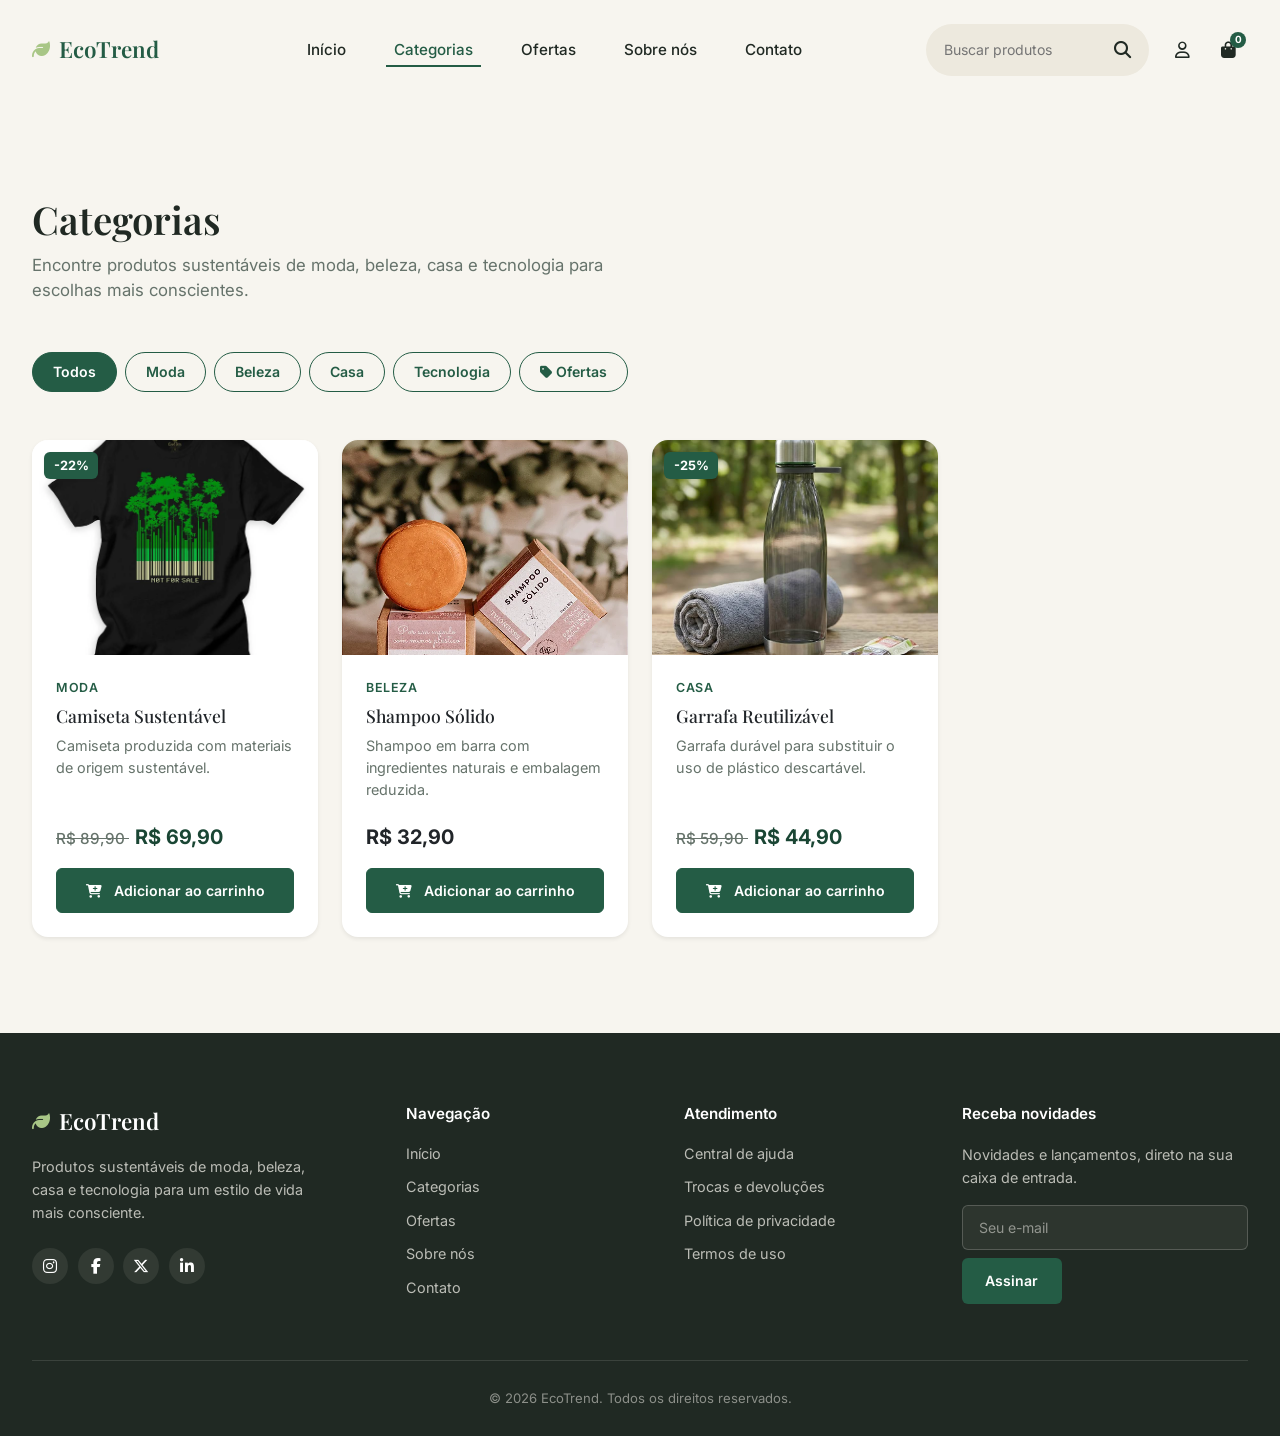
==== commit 07aeee96: "Adiciona detalhes dos produtos" ====
--- a/pages/categoria.html
+++ b/pages/categoria.html
@@ -231,171 +231,269 @@
                 </div>
 
 
-                <!-- ====================== PRODUTOS ====================== -->
-
-                <p id="filtro-vazio" class="text-secondary d-none">
-                    Nenhum produto encontrado para este filtro.
+               
+<!-- ====================== PRODUTOS ====================== -->
+
+<p id="filtro-vazio" class="text-secondary d-none">
+    Nenhum produto encontrado para este filtro.
+</p>
+
+<div class="row g-4" id="grade-produtos">
+
+
+    <!-- PRODUTO 1 - CAMISETA -->
+
+    <div class="col-12 col-sm-6 col-lg-3"
+        data-category="moda"
+        data-oferta="true"
+        data-product-id="camiseta-sustentavel"
+        data-product-name="Camiseta Sustentável"
+        data-product-price="69.90"
+        data-product-image="midia/imgs/camisa.png">
+
+        <article class="card h-100 border-0 shadow-sm position-relative">
+
+            <span class="badge-oferta">-22%</span>
+
+            <!-- PRODUTO CLICÁVEL -->
+            <a href="produto-camiseta.html"
+               class="text-decoration-none">
+
+                <img src="../midia/imgs/camisa.png"
+                     class="card-img-top"
+                     loading="lazy"
+                     alt="Produto sustentável de moda">
+
+            </a>
+
+            <div class="card-body d-flex flex-column">
+
+                <small class="text-success fw-semibold mb-2">
+                    MODA
+                </small>
+
+                <!-- NOME CLICÁVEL -->
+                <h2 class="h5">
+
+                    <a href="produto-camiseta.html"
+                       class="text-decoration-none text-dark">
+
+                        Camiseta Sustentável
+
+                    </a>
+
+                </h2>
+
+                <p class="text-secondary">
+                    Camiseta produzida com materiais
+                    de origem sustentável.
                 </p>
 
-                <div class="row g-4" id="grade-produtos">
-
-
-                    <!-- PRODUTO 1 -->
-
-                    <div class="col-12 col-sm-6 col-lg-3" data-category="moda" data-oferta="true"
-                        data-product-id="camiseta-sustentavel" data-product-name="Camiseta Sustentável"
-                        data-product-price="69.90" data-product-image="midia/imgs/camisa.png">
-
-                        <article class="card h-100 border-0 shadow-sm position-relative">
-
-                            <span class="badge-oferta">-22%</span>
-
-                            <img src="../midia/imgs/camisa.png" class="card-img-top" loading="lazy" alt="Produto sustentável de moda">
-
-                            <div class="card-body d-flex flex-column">
-
-                                <small class="text-success fw-semibold mb-2">
-                                    MODA
-                                </small>
-
-                                <h2 class="h5">
-                                    Camiseta Sustentável
-                                </h2>
-
-                                <p class="text-secondary">
-                                    Camiseta produzida com materiais
-                                    de origem sustentável.
-                                </p>
-
-                                <div class="mt-auto">
-
-                                    <p class="fs-5 fw-bold mb-3">
-                                        <s class="price-old">R$ 89,90</s>
-                                        <span class="price-new">R$ 69,90</span>
-                                    </p>
-
-                                    <button type="button" class="btn btn-success w-100 btn-add-to-cart">
-
-                                        <i class="fa-solid fa-cart-plus me-2"></i>
-
-                                        Adicionar ao carrinho
-
-                                    </button>
-
-                                </div>
-
-                            </div>
-
-                        </article>
-
-                    </div>
-
-
-                    <!-- PRODUTO 2 -->
-
-                    <div class="col-12 col-sm-6 col-lg-3" data-category="beleza" data-oferta="false"
-                        data-product-id="shampoo-solido" data-product-name="Shampoo Sólido"
-                        data-product-price="32.90" data-product-image="midia/imgs/shampoo.png">
-
-                        <article class="card h-100 border-0 shadow-sm position-relative">
-
-                            <img src="../midia/imgs/shampoo.png" class="card-img-top" loading="lazy" alt="Produto sustentável de beleza">
-
-                            <div class="card-body d-flex flex-column">
-
-                                <small class="text-success fw-semibold mb-2">
-                                    BELEZA
-                                </small>
-
-                                <h2 class="h5">
-                                    Shampoo Sólido
-                                </h2>
-
-                                <p class="text-secondary">
-                                    Shampoo em barra com ingredientes
-                                    naturais e embalagem reduzida.
-                                </p>
-
-                                <div class="mt-auto">
-
-                                    <p class="fs-5 fw-bold mb-3">
-                                        R$ 32,90
-                                    </p>
-
-                                    <button type="button" class="btn btn-success w-100 btn-add-to-cart">
-
-                                        <i class="fa-solid fa-cart-plus me-2"></i>
-
-                                        Adicionar ao carrinho
-
-                                    </button>
-
-                                </div>
-
-                            </div>
-
-                        </article>
-
-                    </div>
-
-
-                    <!-- PRODUTO 3 -->
-
-                    <div class="col-12 col-sm-6 col-lg-3" data-category="casa" data-oferta="true"
-                        data-product-id="garrafa-reutilizavel" data-product-name="Garrafa Reutilizável"
-                        data-product-price="44.90" data-product-image="midia/imgs/garrafa.png">
-
-                        <article class="card h-100 border-0 shadow-sm position-relative">
-
-                            <span class="badge-oferta">-25%</span>
-
-                            <img src="../midia/imgs/garrafa.png" class="card-img-top" loading="lazy" alt="Produto sustentável para casa">
-
-                            <div class="card-body d-flex flex-column">
-
-                                <small class="text-success fw-semibold mb-2">
-                                    CASA
-                                </small>
-
-                                <h2 class="h5">
-                                    Garrafa Reutilizável
-                                </h2>
-
-                                <p class="text-secondary">
-                                    Garrafa durável para substituir
-                                    o uso de plástico descartável.
-                                </p>
-
-                                <div class="mt-auto">
-
-                                    <p class="fs-5 fw-bold mb-3">
-                                        <s class="price-old">R$ 59,90</s>
-                                        <span class="price-new">R$ 44,90</span>
-                                    </p>
-
-                                    <button type="button" class="btn btn-success w-100 btn-add-to-cart">
-
-                                        <i class="fa-solid fa-cart-plus me-2"></i>
-
-                                        Adicionar ao carrinho
-
-                                    </button>
-
-                                </div>
-
-                            </div>
-
-                        </article>
-
-                    </div>
+                <div class="mt-auto">
+
+                    <p class="fs-5 fw-bold mb-3">
+
+                        <s class="price-old">
+                            R$ 89,90
+                        </s>
+
+                        <span class="price-new">
+                            R$ 69,90
+                        </span>
+
+                    </p>
+
+                    <!-- BOTÃO ORIGINAL DO CARRINHO -->
+                    <button type="button"
+                        class="btn btn-success w-100 btn-add-to-cart">
+
+                        <i class="fa-solid fa-cart-plus me-2"></i>
+
+                        Adicionar ao carrinho
+
+                    </button>
 
                 </div>
 
             </div>
 
-        </section>
-
-    </main>
+        </article>
+
+    </div>
+
+
+    <!-- PRODUTO 2 - SHAMPOO -->
+
+    <div class="col-12 col-sm-6 col-lg-3"
+        data-category="beleza"
+        data-oferta="false"
+        data-product-id="shampoo-solido"
+        data-product-name="Shampoo Sólido"
+        data-product-price="32.90"
+        data-product-image="midia/imgs/shampoo.png">
+
+        <article class="card h-100 border-0 shadow-sm position-relative">
+
+
+            <!-- PRODUTO CLICÁVEL -->
+            <a href="produto-shampoo.html"
+               class="text-decoration-none">
+
+                <img src="../midia/imgs/shampoo.png"
+                     class="card-img-top"
+                     loading="lazy"
+                     alt="Produto sustentável de beleza">
+
+            </a>
+
+
+            <div class="card-body d-flex flex-column">
+
+                <small class="text-success fw-semibold mb-2">
+                    BELEZA
+                </small>
+
+
+                <!-- NOME CLICÁVEL -->
+                <h2 class="h5">
+
+                    <a href="produto-shampoo.html"
+                       class="text-decoration-none text-dark">
+
+                        Shampoo Sólido
+
+                    </a>
+
+                </h2>
+
+
+                <p class="text-secondary">
+                    Shampoo em barra com ingredientes
+                    naturais e embalagem reduzida.
+                </p>
+
+
+                <div class="mt-auto">
+
+                    <p class="fs-5 fw-bold mb-3">
+                        R$ 32,90
+                    </p>
+
+
+                    <!-- BOTÃO ORIGINAL DO CARRINHO -->
+                    <button type="button"
+                        class="btn btn-success w-100 btn-add-to-cart">
+
+                        <i class="fa-solid fa-cart-plus me-2"></i>
+
+                        Adicionar ao carrinho
+
+                    </button>
+
+                </div>
+
+            </div>
+
+        </article>
+
+    </div>
+
+
+    <!-- PRODUTO 3 - GARRAFA -->
+
+    <div class="col-12 col-sm-6 col-lg-3"
+        data-category="casa"
+        data-oferta="true"
+        data-product-id="garrafa-reutilizavel"
+        data-product-name="Garrafa Reutilizável"
+        data-product-price="44.90"
+        data-product-image="midia/imgs/garrafa.png">
+
+        <article class="card h-100 border-0 shadow-sm position-relative">
+
+            <span class="badge-oferta">
+                -25%
+            </span>
+
+
+            <!-- PRODUTO CLICÁVEL -->
+            <a href="produto-garrafa.html"
+               class="text-decoration-none">
+
+                <img src="../midia/imgs/garrafa.png"
+                     class="card-img-top"
+                     loading="lazy"
+                     alt="Produto sustentável para casa">
+
+            </a>
+
+
+            <div class="card-body d-flex flex-column">
+
+                <small class="text-success fw-semibold mb-2">
+                    CASA
+                </small>
+
+
+                <!-- NOME CLICÁVEL -->
+                <h2 class="h5">
+
+                    <a href="produto-garrafa.html"
+                       class="text-decoration-none text-dark">
+
+                        Garrafa Reutilizável
+
+                    </a>
+
+                </h2>
+
+
+                <p class="text-secondary">
+                    Garrafa durável para substituir
+                    o uso de plástico descartável.
+                </p>
+
+
+                <div class="mt-auto">
+
+                    <p class="fs-5 fw-bold mb-3">
+
+                        <s class="price-old">
+                            R$ 59,90
+                        </s>
+
+                        <span class="price-new">
+                            R$ 44,90
+                        </span>
+
+                    </p>
+
+
+                    <!-- BOTÃO ORIGINAL DO CARRINHO -->
+                    <button type="button"
+                        class="btn btn-success w-100 btn-add-to-cart">
+
+                        <i class="fa-solid fa-cart-plus me-2"></i>
+
+                        Adicionar ao carrinho
+
+                    </button>
+
+                </div>
+
+            </div>
+
+        </article>
+
+    </div>
+
+</div>
+
+</div>
+
+</section>
+
+</main>
 
 
     <!-- ====================== FOOTER ====================== -->
